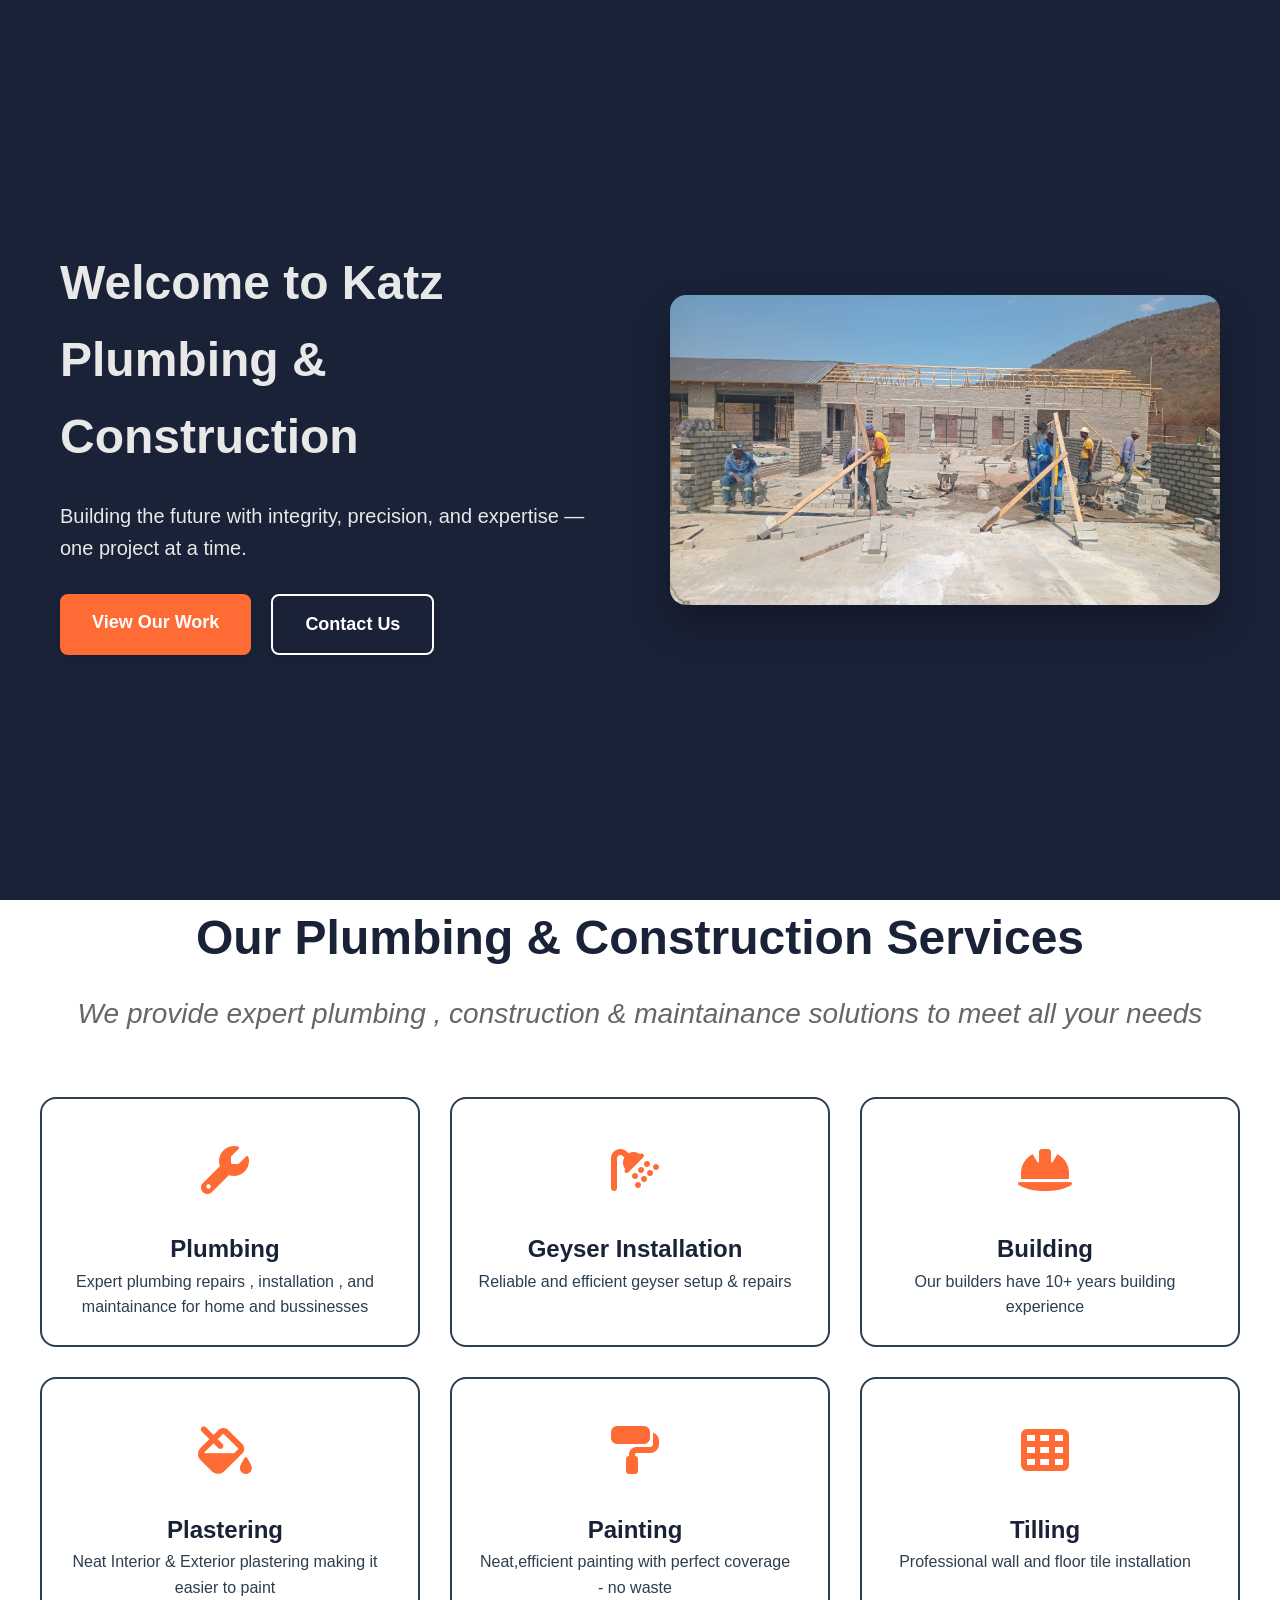
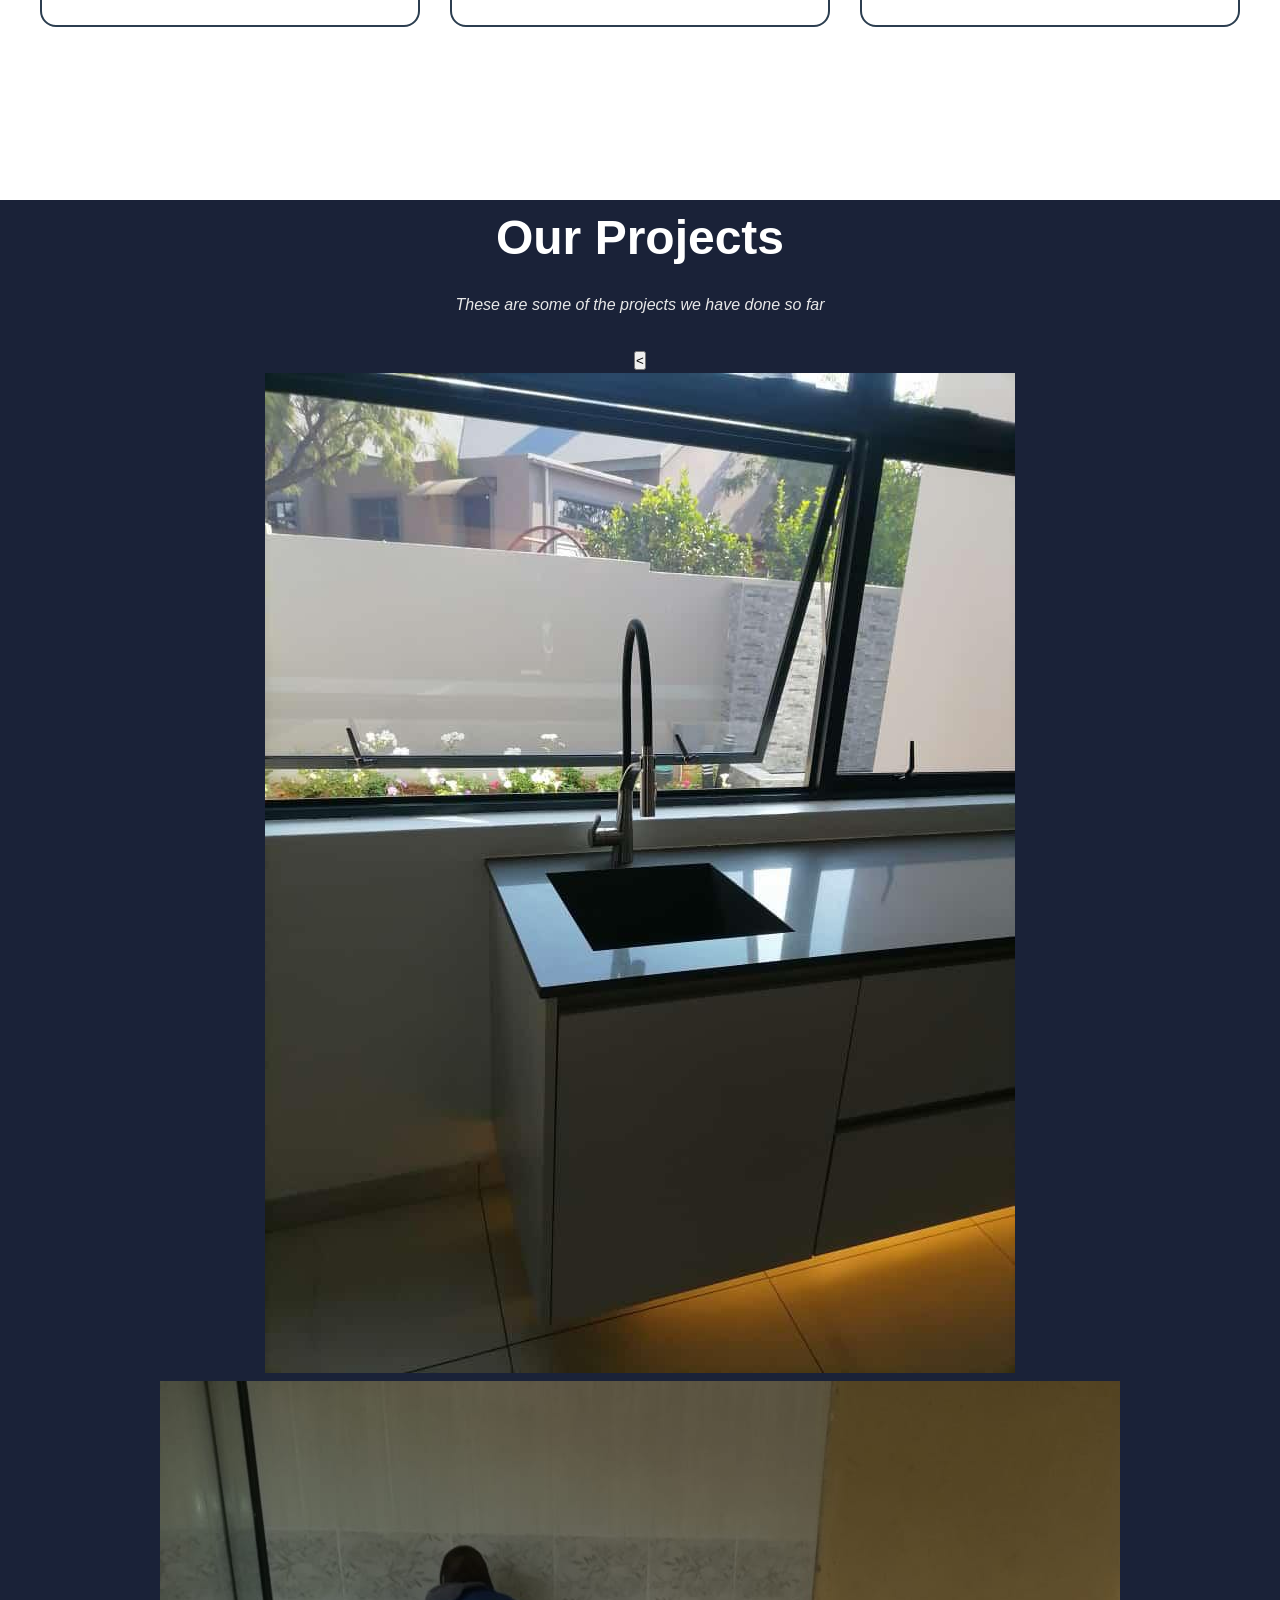
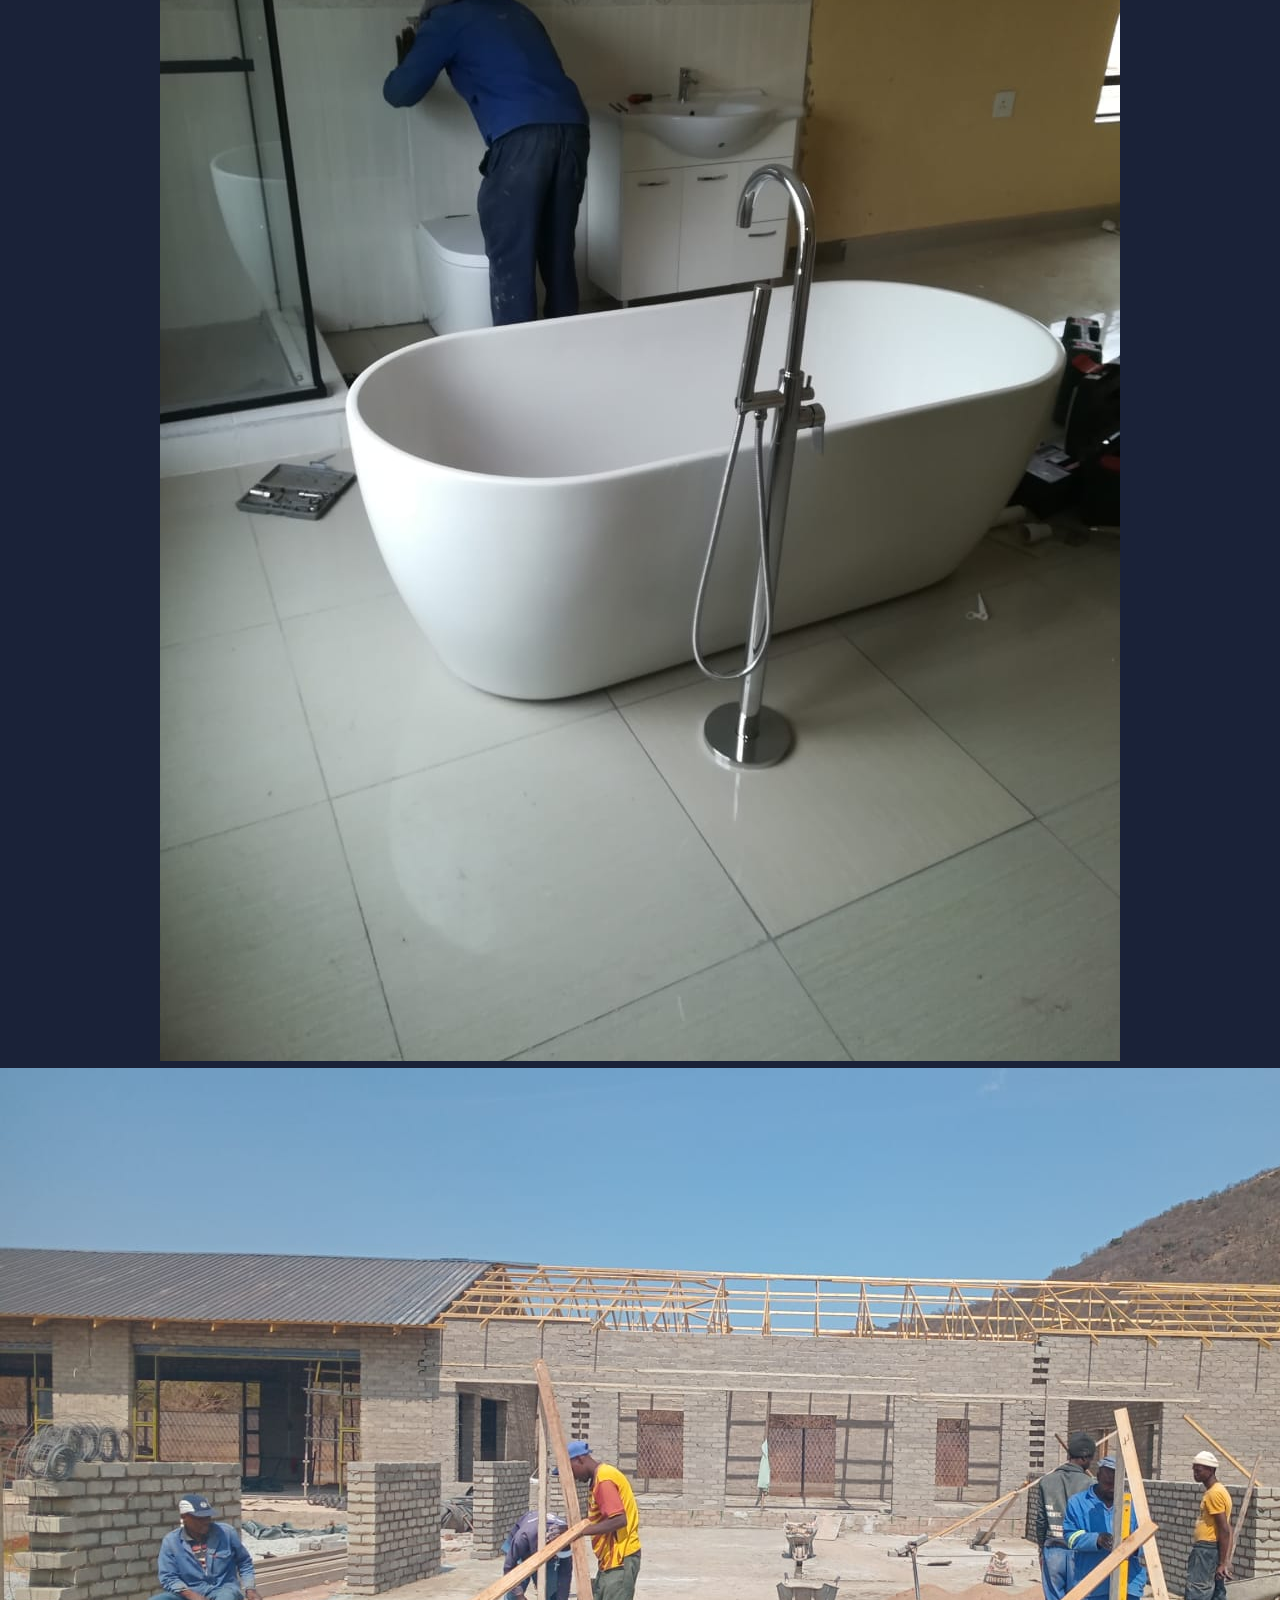
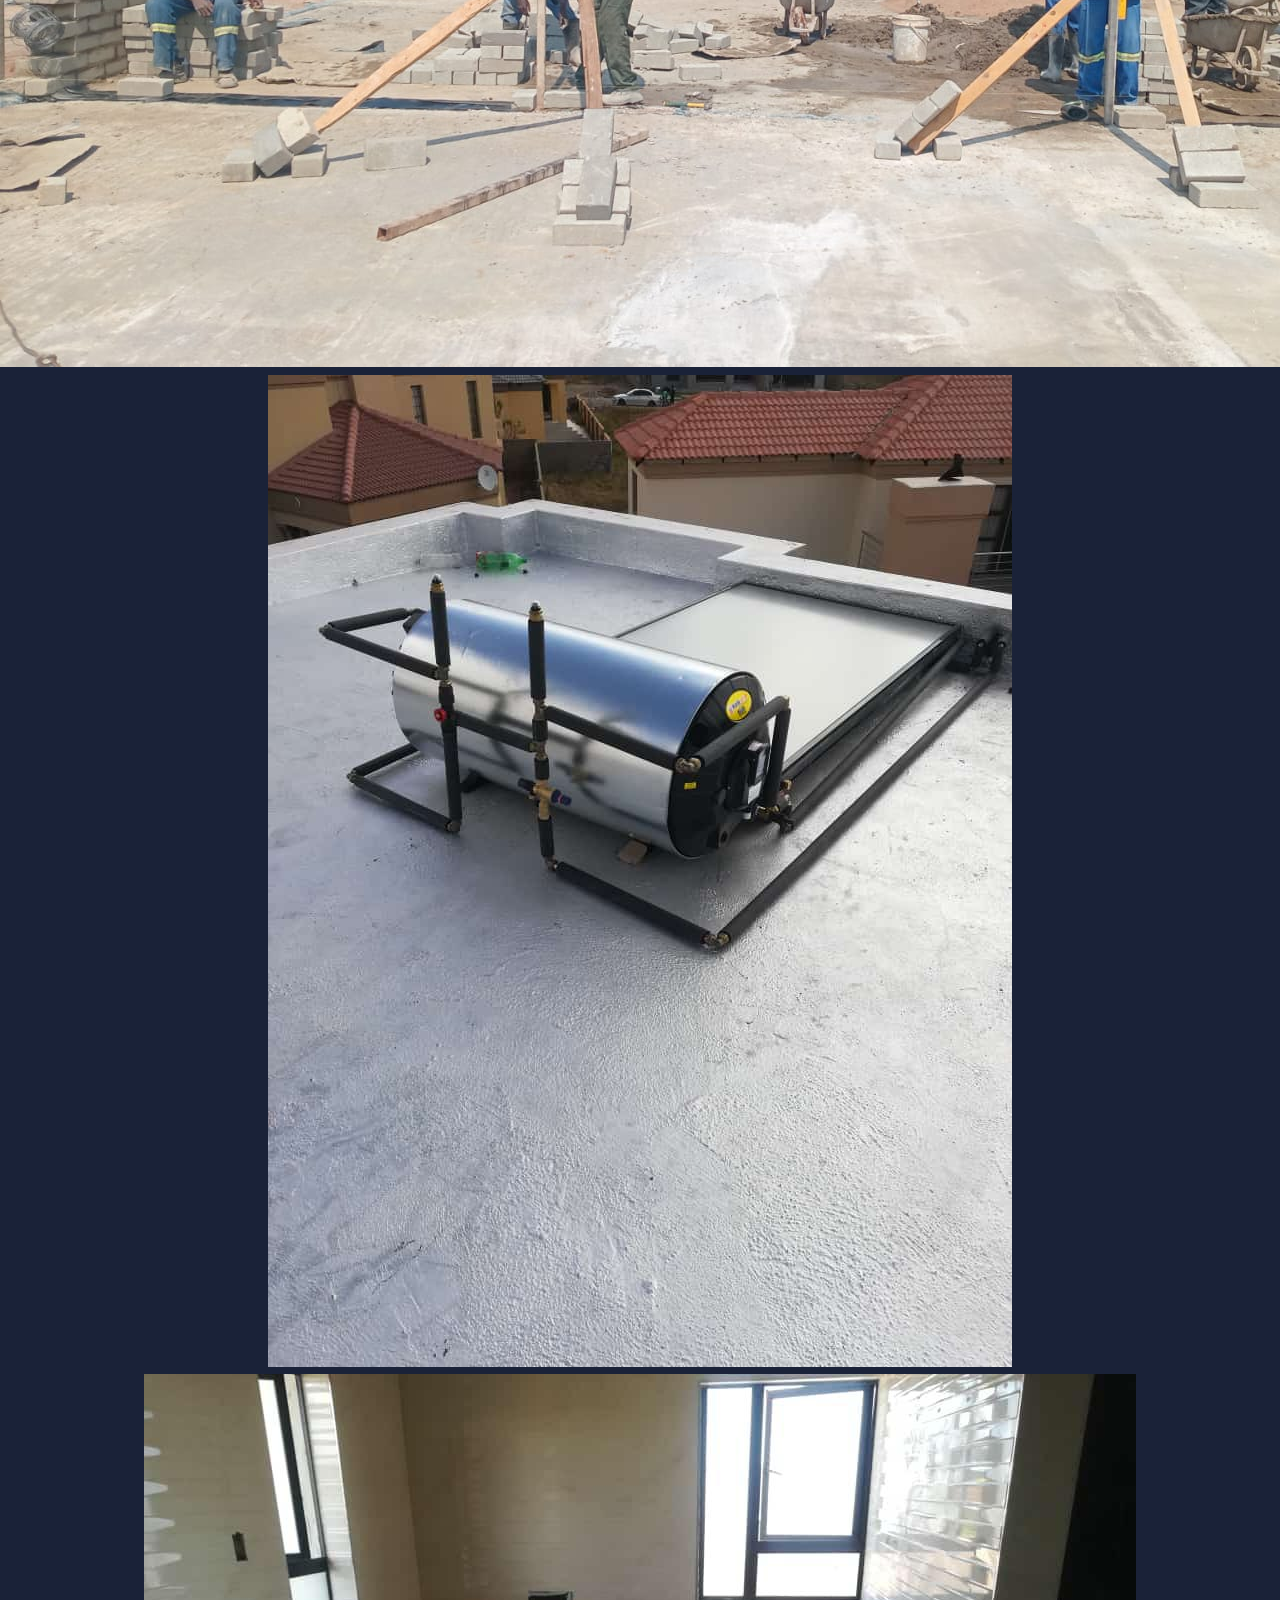
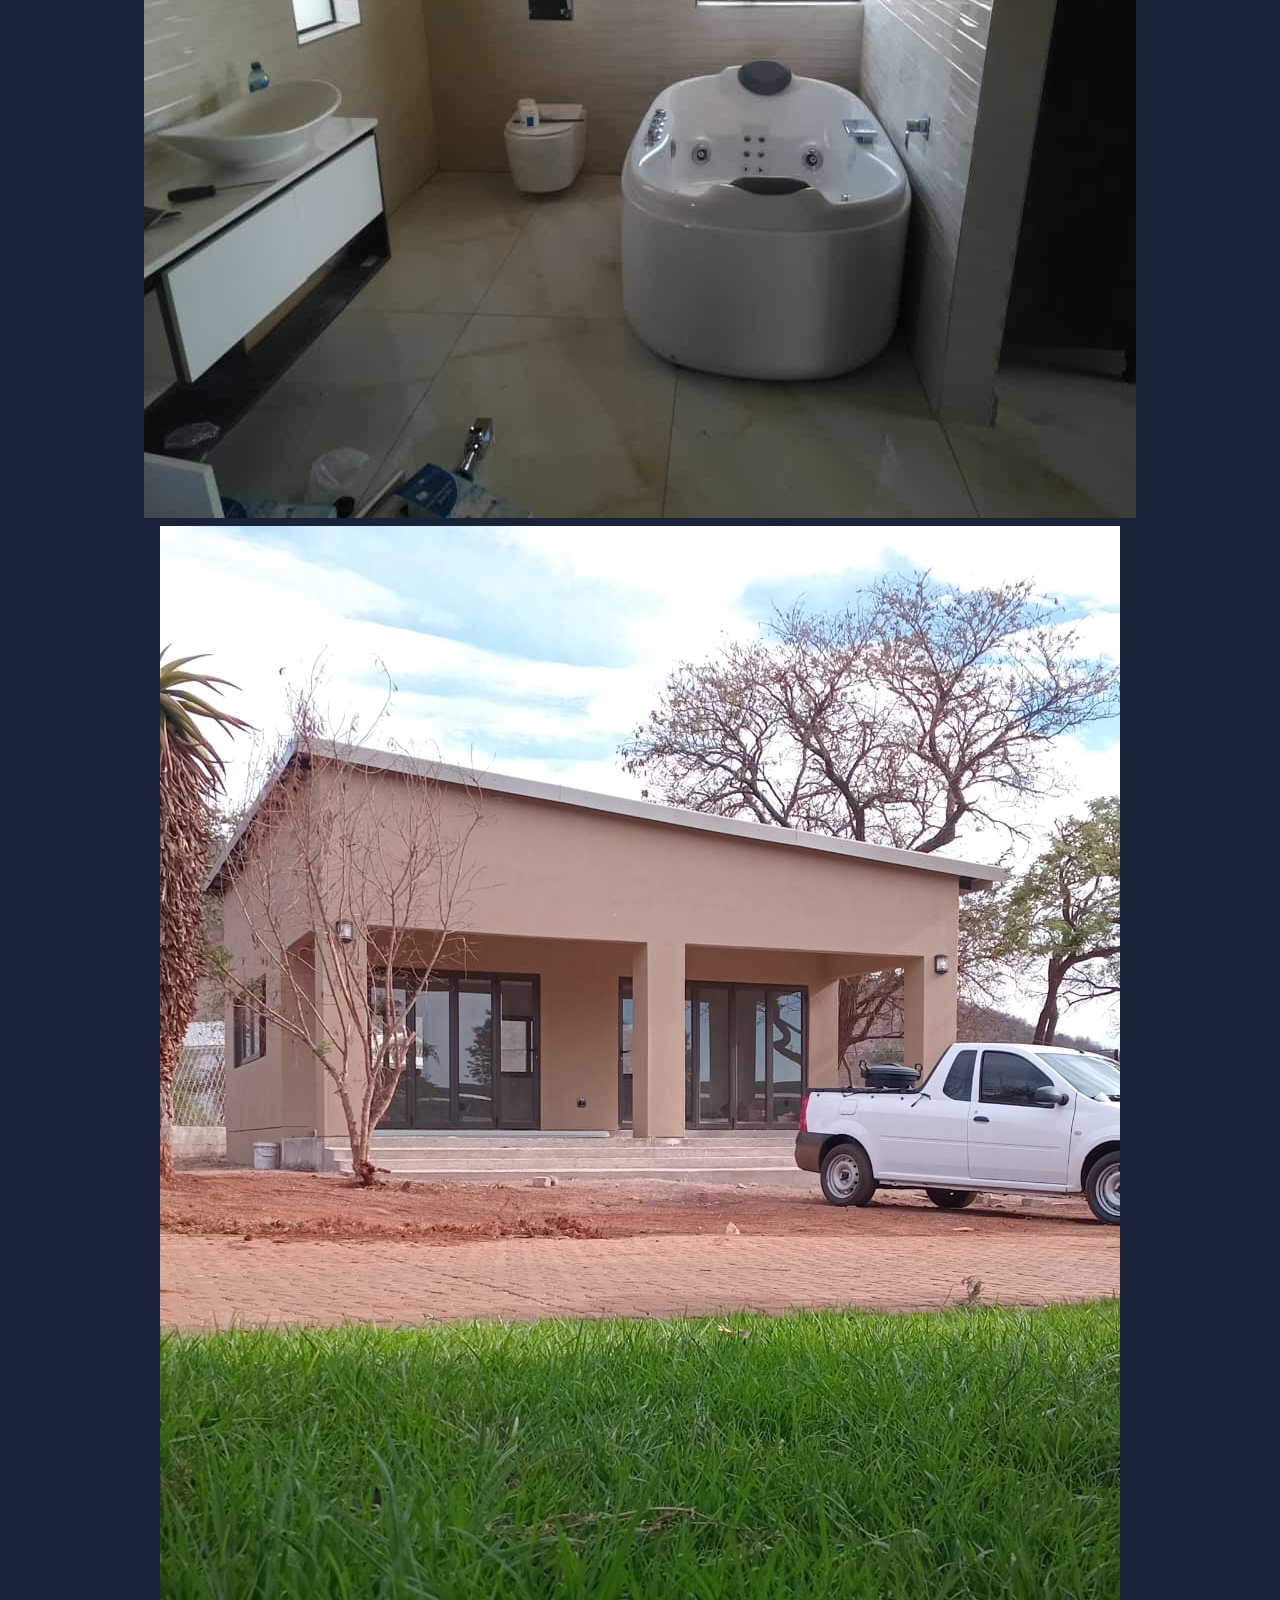
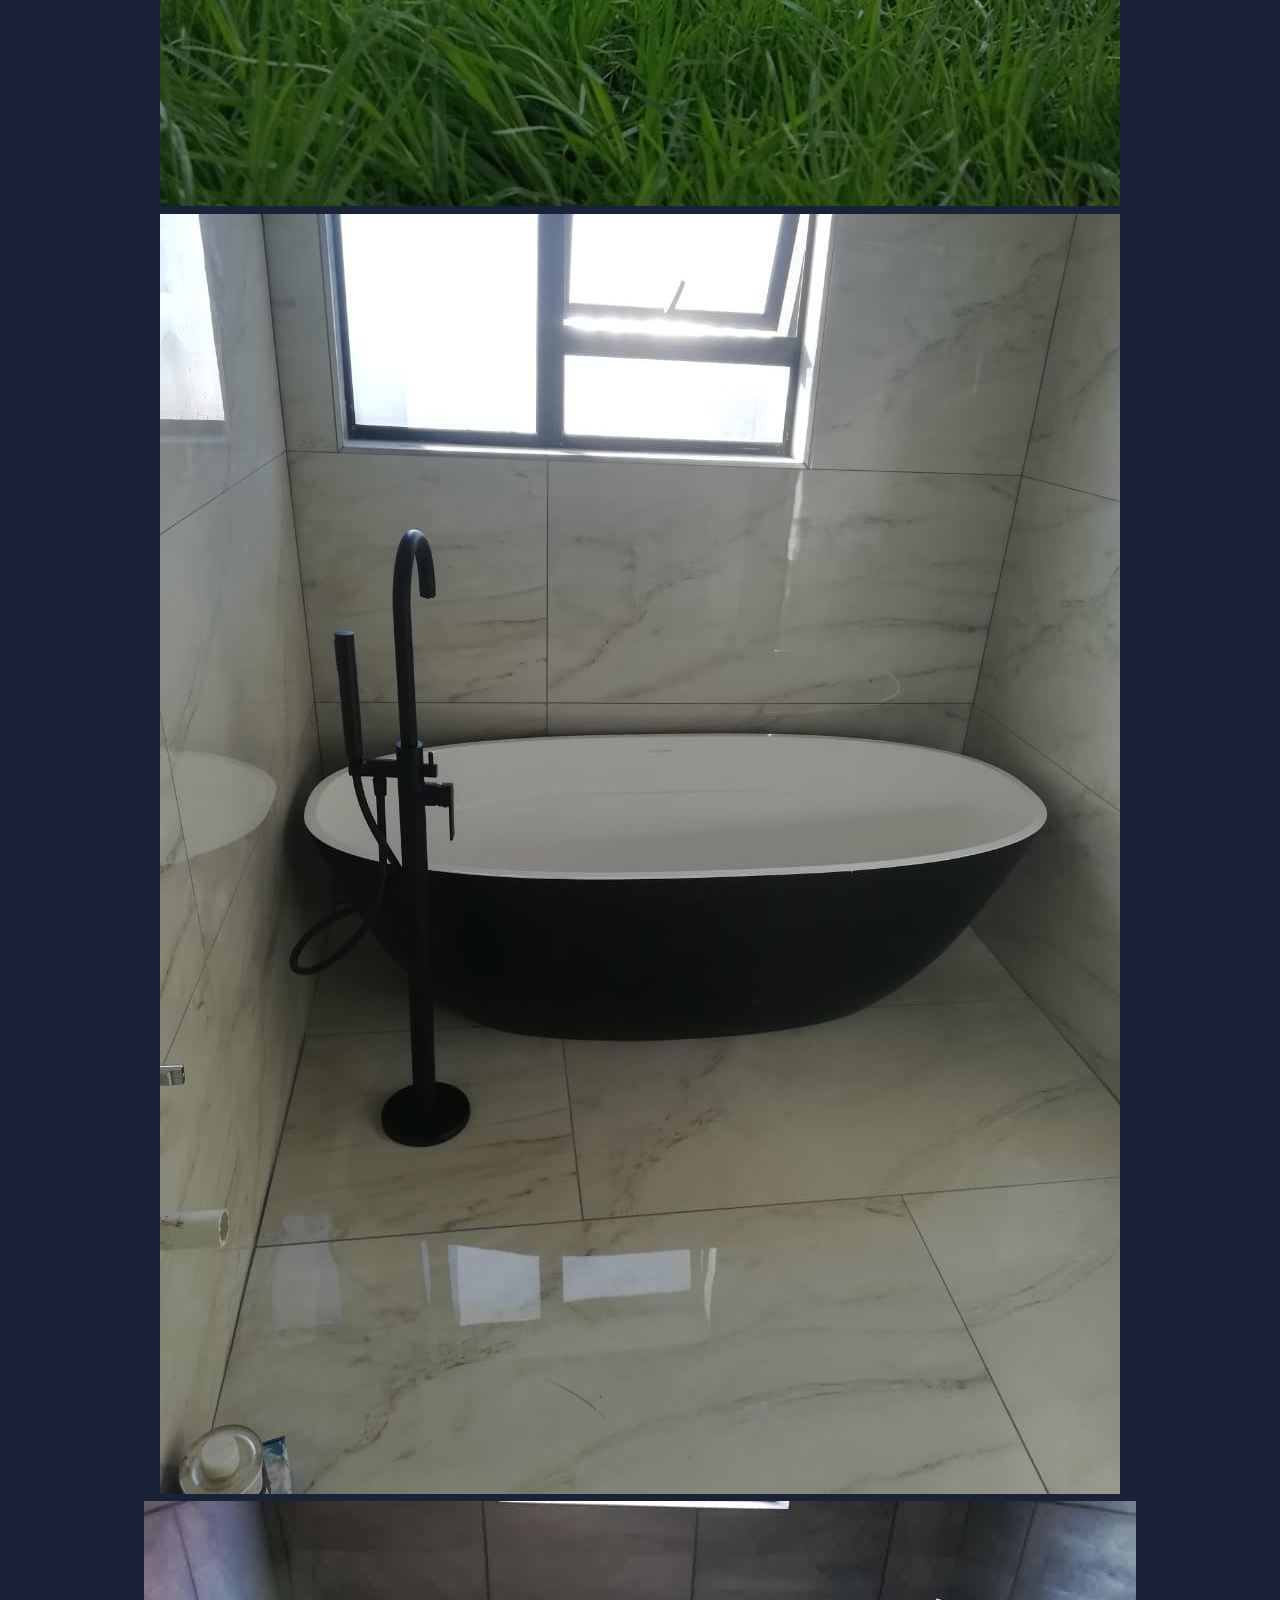
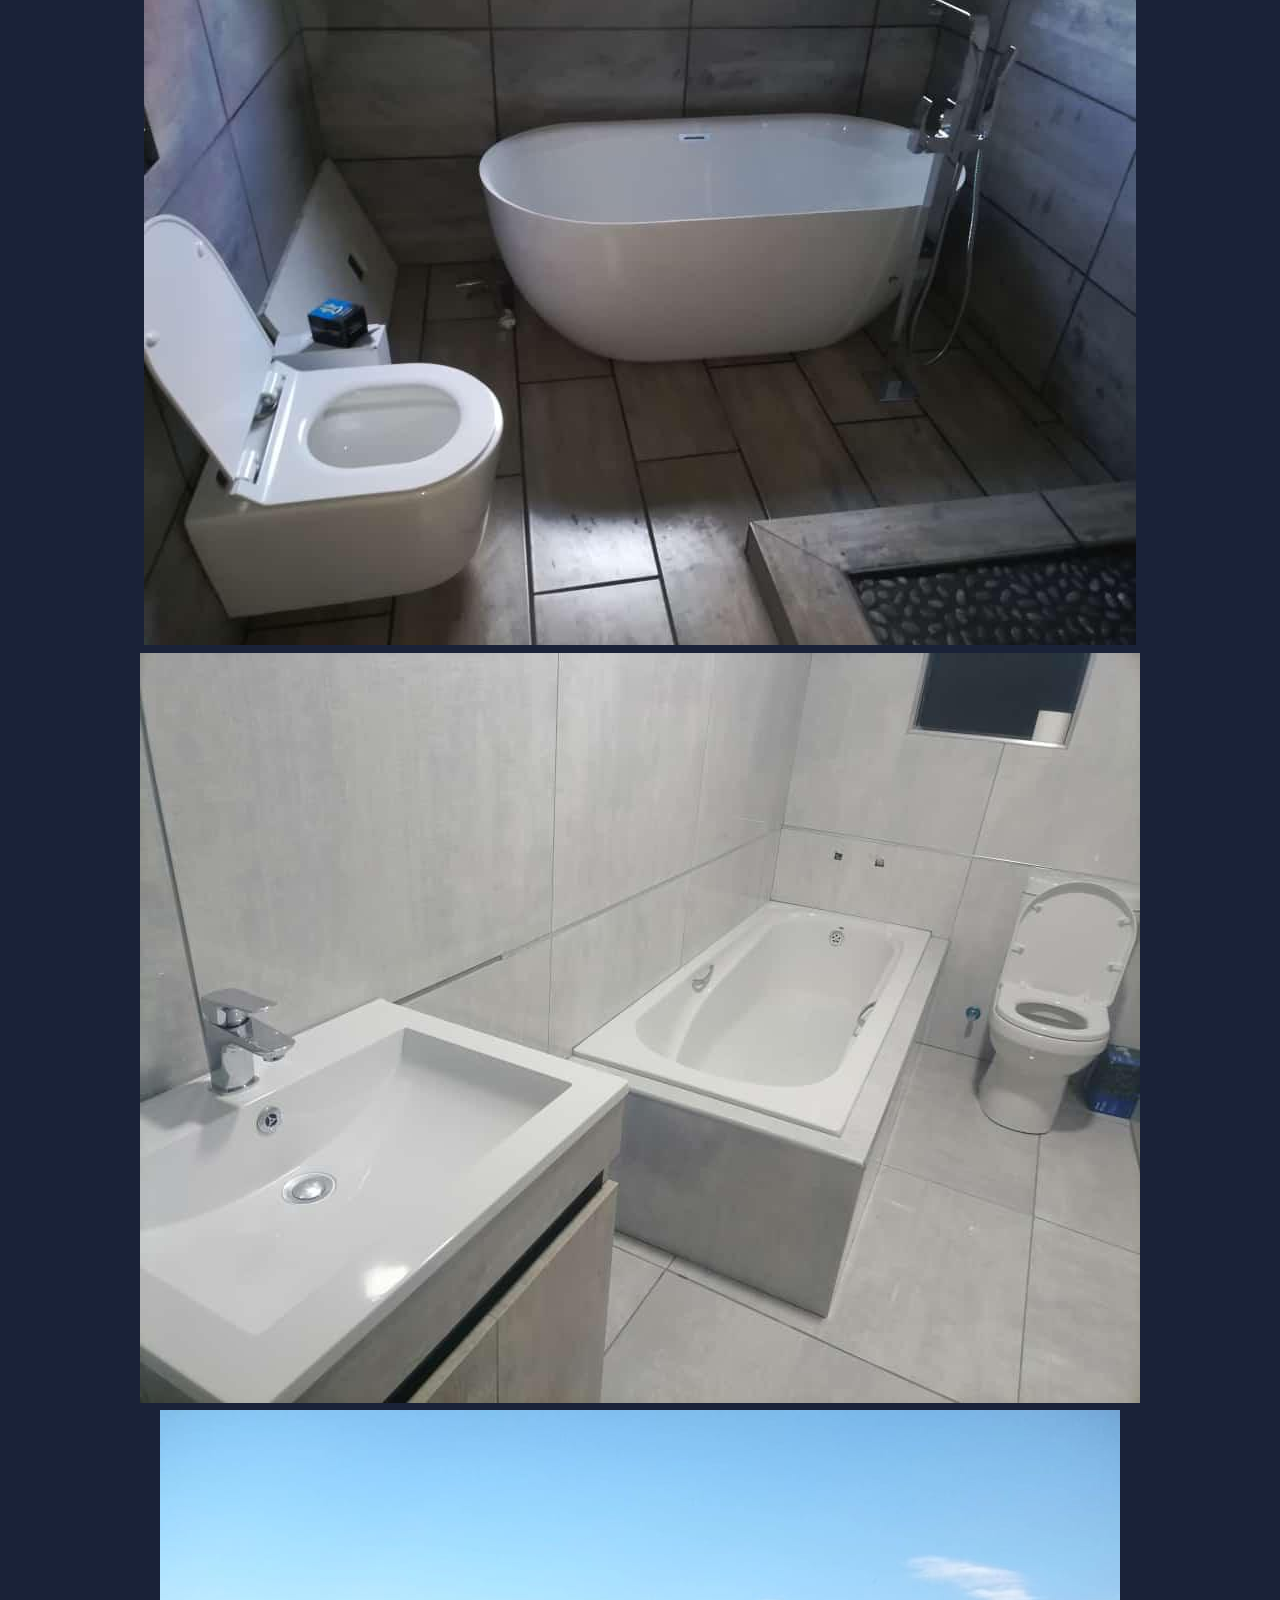
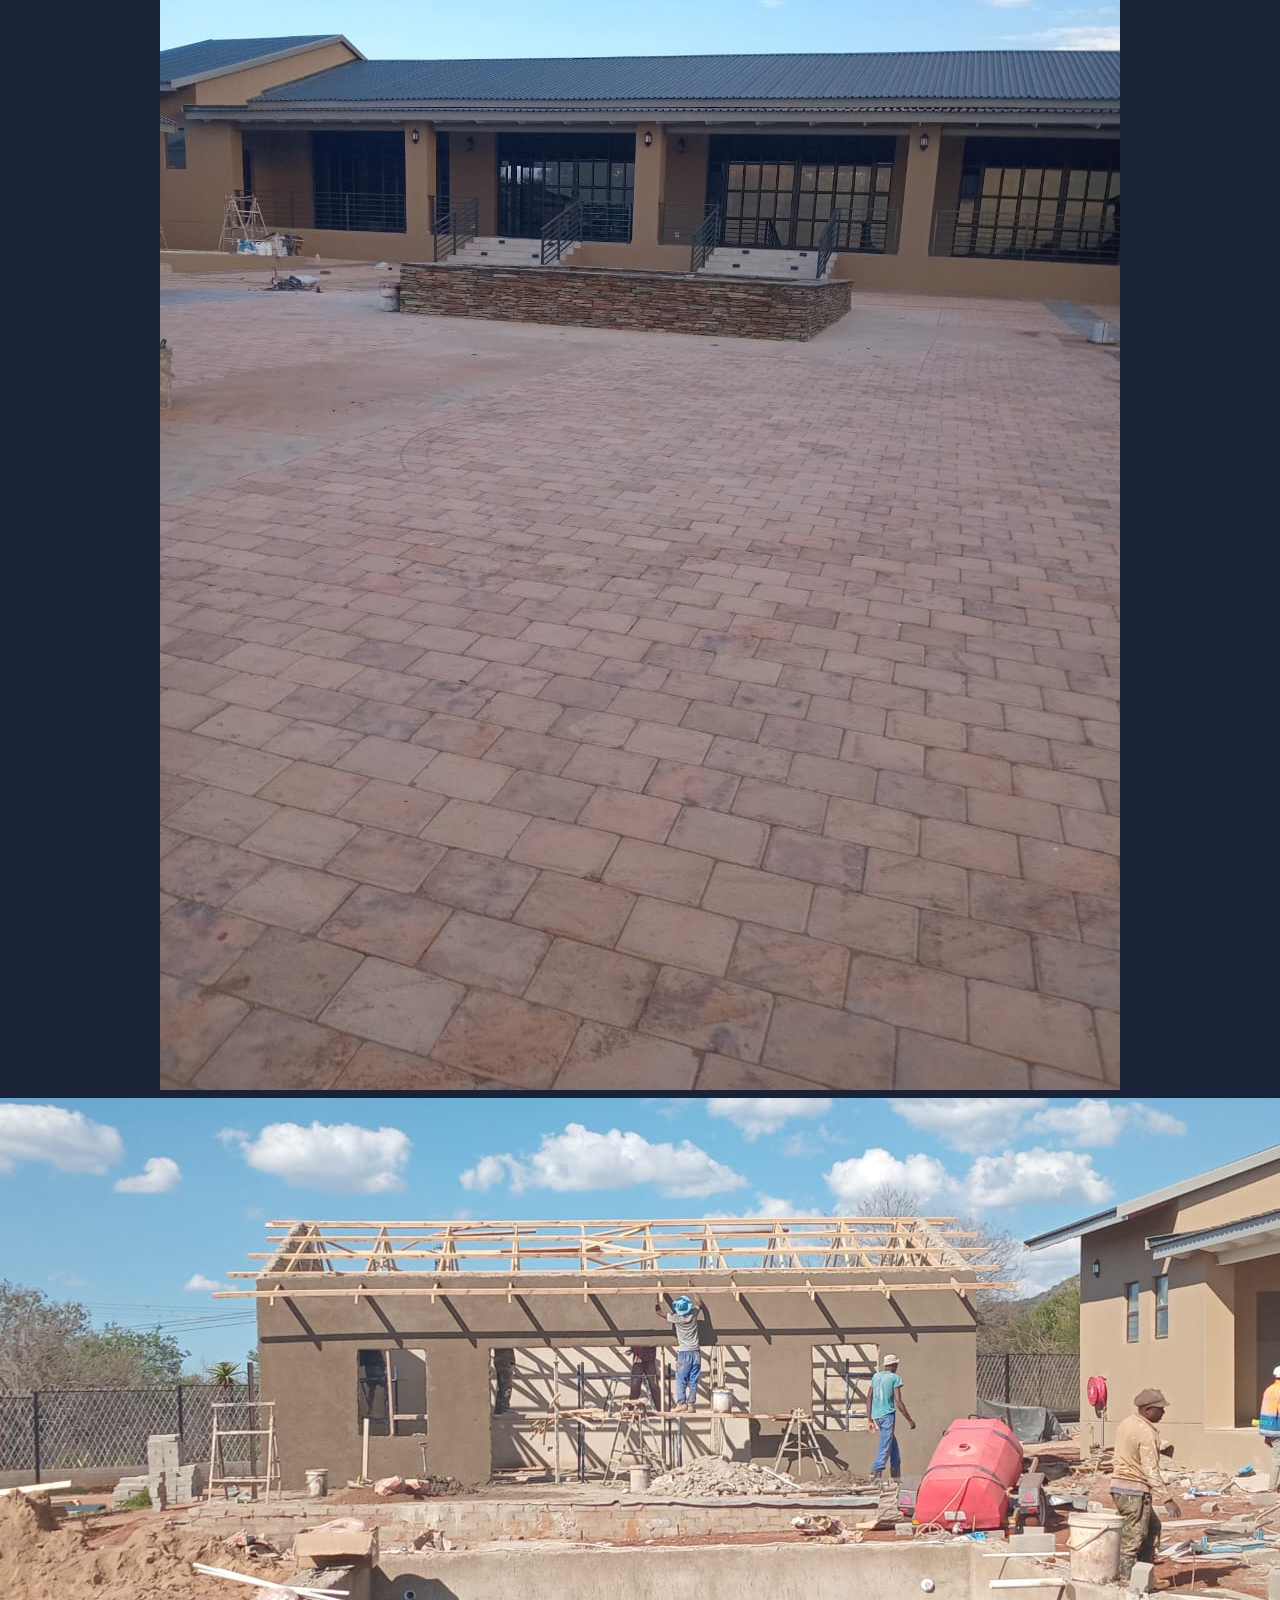
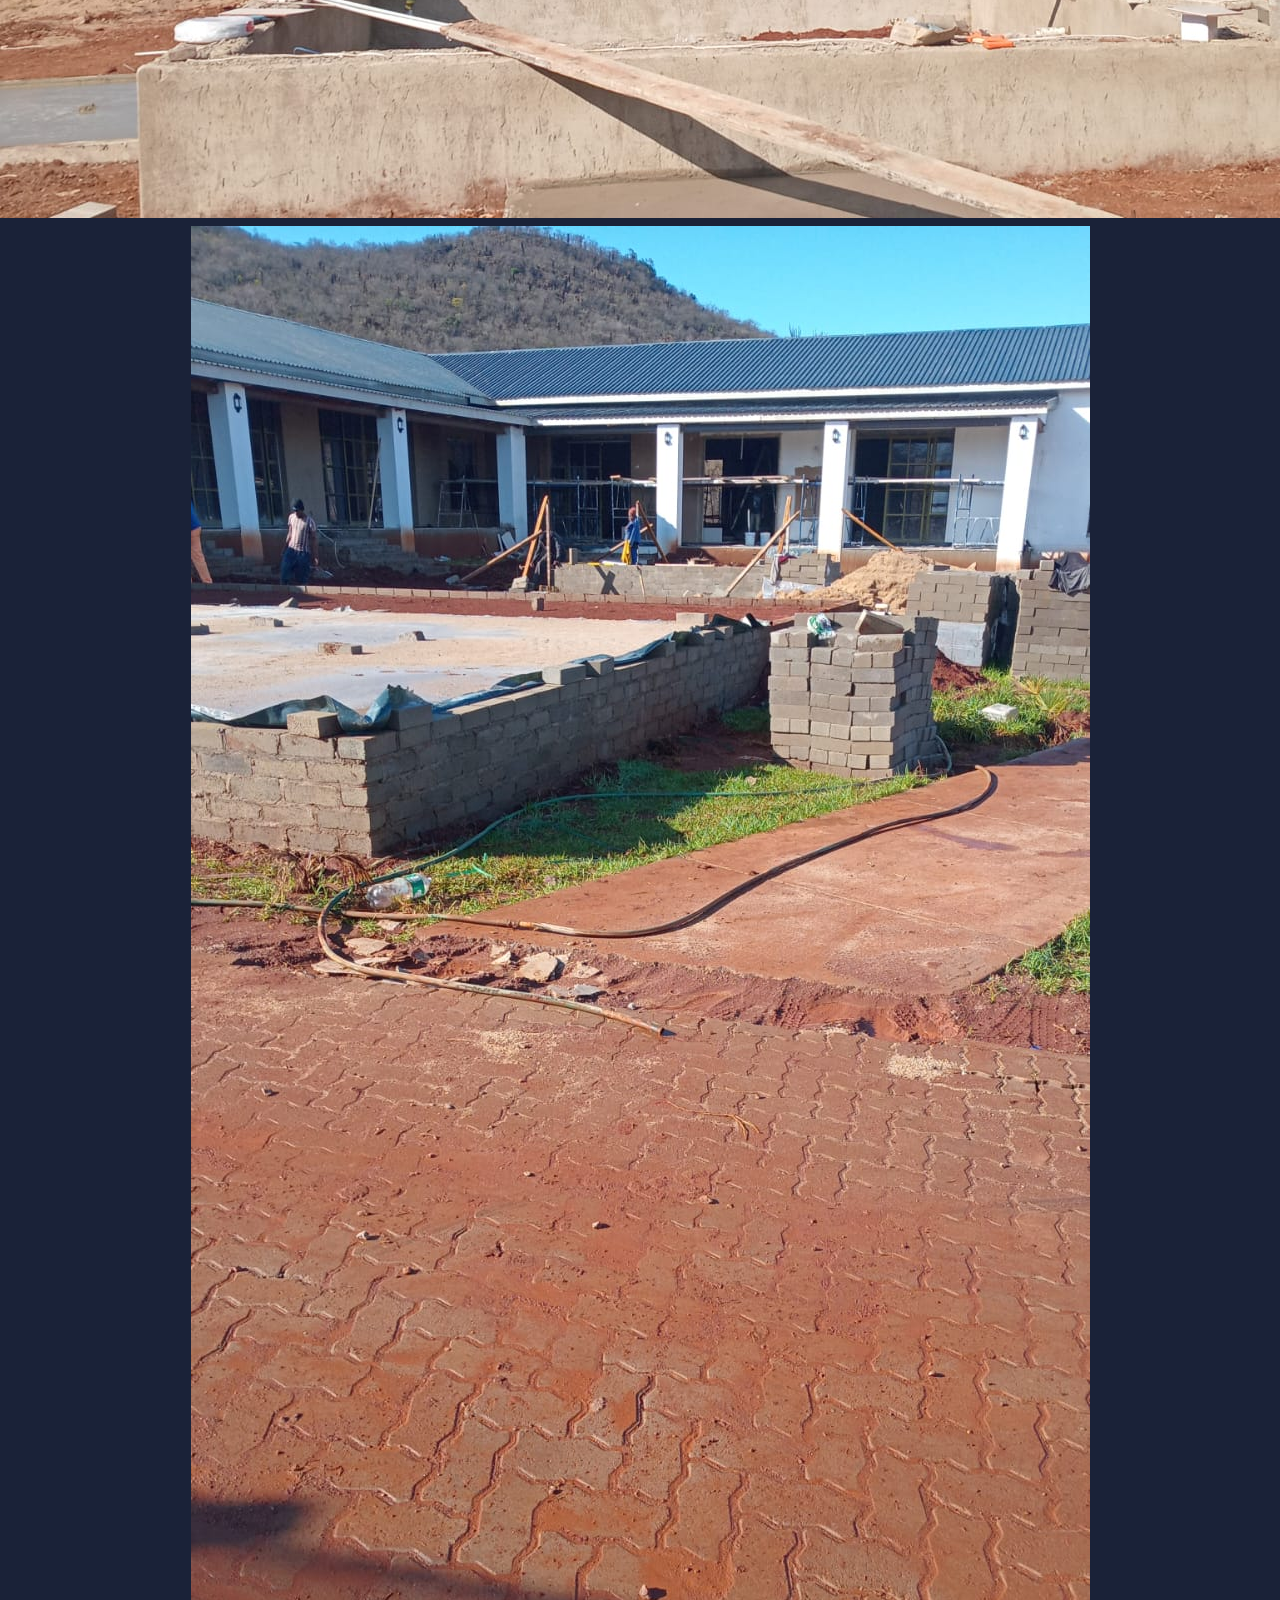
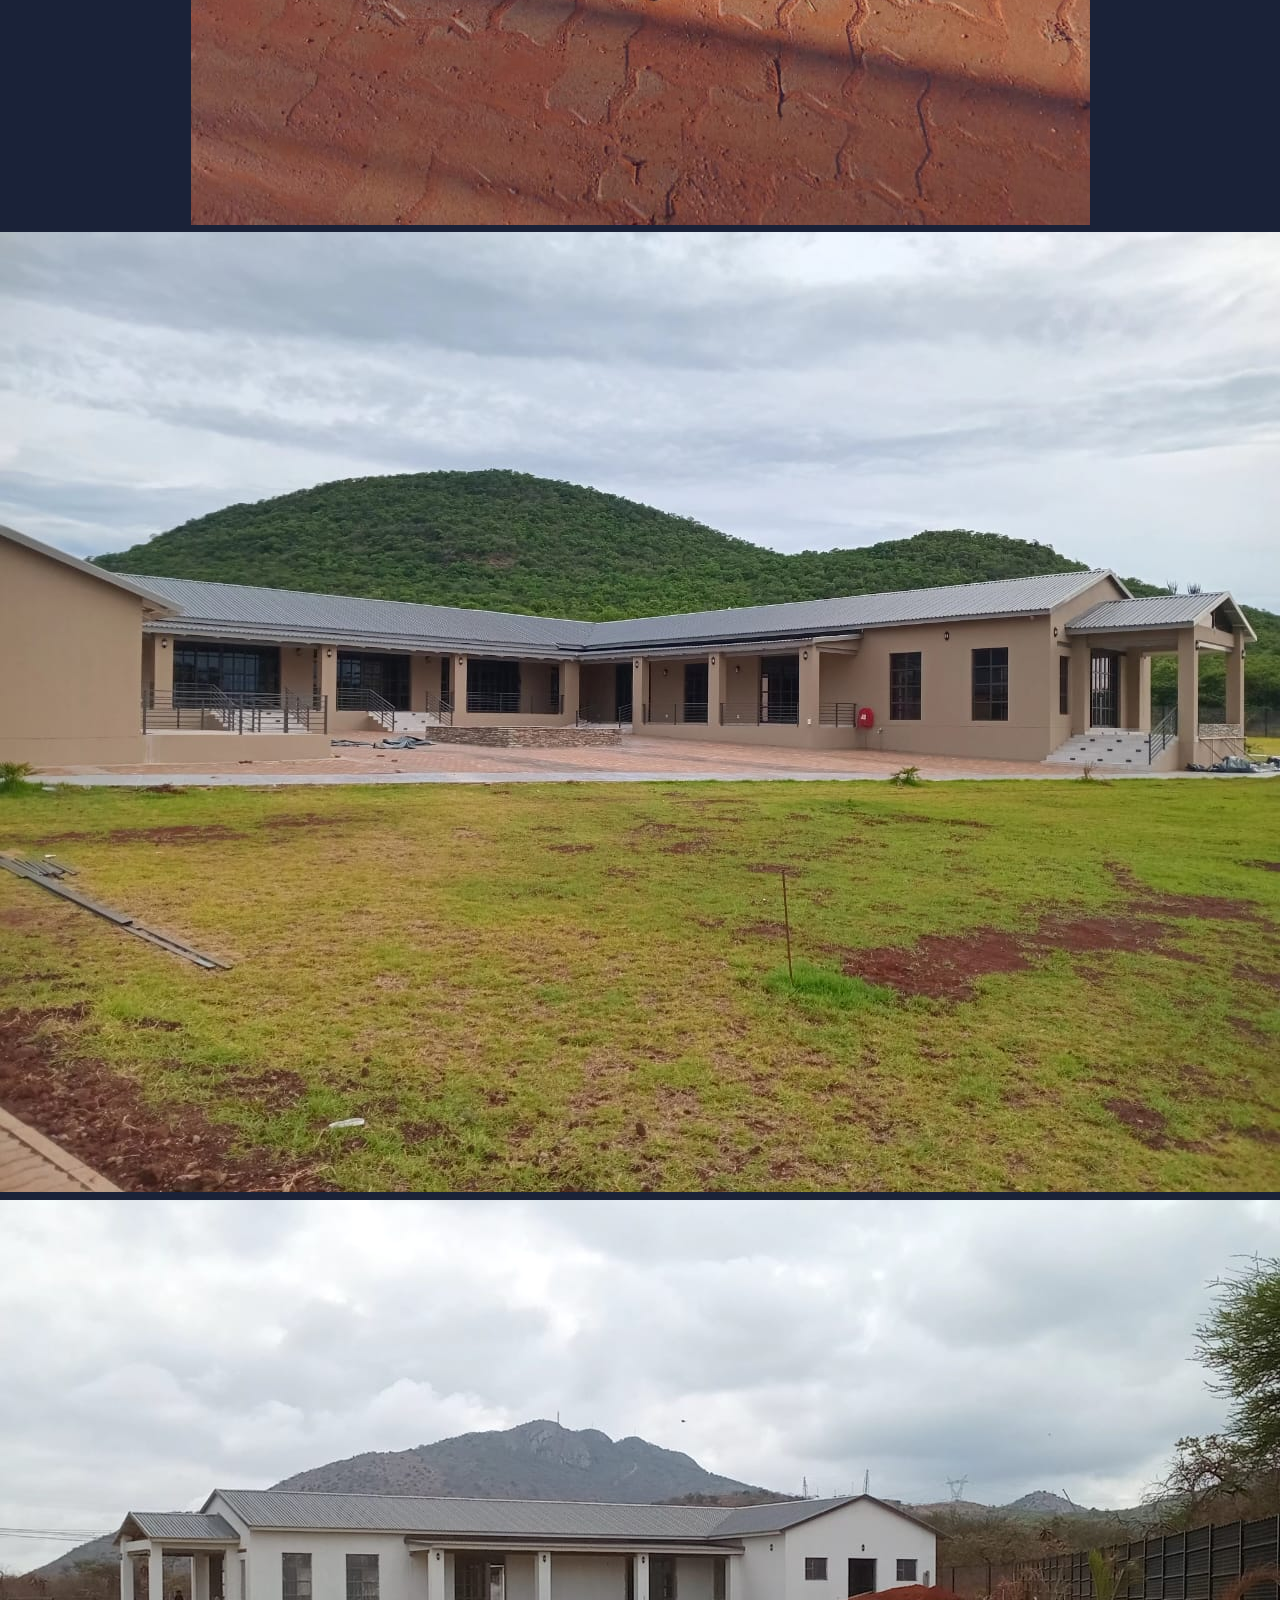
==== index.html @ 9f1eb155 "Initial Commit" ====
<!DOCTYPE html>
<html lang="en">
<head>
    <meta charset="UTF-8">
    <meta name="viewport" content="width=device-width, initial-scale=1.0">
    <title>Katzplumbing&construction</title>
    <link rel="stylesheet" href="https://cdnjs.cloudflare.com/ajax/libs/font-awesome/6.4.2/css/all.min.css" integrity="sha512-z3gLpd7yknf1YoNbCzqRKc4qyor8gaKU1qmn+CShxbuBusANI9QpRohGBreCFkKxLhei6S9CQXFEbbKuqLg0DA=="crossorigin="anonymous" referrerpolicy="no-referrer"/>

    <link rel = "stylesheet" href="styles.css">
   
</head>

<body>
    <!-- Home Section -->

    <header class="hero">
      <div class="hero-container">    
    <!-- Left Side: Text Content -->
        <div class="hero-text">     
            <h1>Welcome to Katz Plumbing & Construction</h1>
            <p>Building the future with integrity, precision, and expertise — one project at a time.</p>
            <div class="hero-buttons">
              <a href="#gallery"class="btn primary-btn">View Our Work</a>
              <a href="#contacts"class="btn secondary-btn">Contact Us</a>
            </div>
        </div>

    <!-- Right Side: Plumber Animation -->
        <div class="hero-image">
        <img src="images/building_3.jpeg" alt="Plumber working animation">
        </div>

      </div>
   </header>
   
   <section id="services" class="service-main">
    <section class="service-intro">
      <h1 class="service-heading">Our Plumbing & Construction Services</h1>
      <h3 class="service-motor"><i> We provide expert plumbing , construction & maintainance solutions to meet all your needs</i></h3>
    </section>

      <div class="service-grid">
        <div class="service-card">
          <div class="service-icon"><i class="fas fa-wrench"></i></div>
          <h3>Plumbing</h3>
          <p>Expert plumbing repairs , installation , and maintainance for home and bussinesses</p>
          </div>

          <div class="service-card">
            <div class="service-icon"><i class="fas fa-shower"></i></div>
            <h3>Geyser Installation</h3>
            <p>Reliable and efficient geyser setup & repairs</p>
          </div>

          <div class="service-card">
            <div class="service-icon"><i class="fas fa-hard-hat"></i></div>
            <h3>Building</h3>
            <p>Our builders have 10+ years building experience</p>
            </div>

            <div class="service-card">      
              <div class="service-icon"><i class="fas fa-fill-drip"></i></div>
              <h3>Plastering</h3>
              <p>Neat Interior & Exterior plastering making it easier to paint </p>
              </div>

              <div class="service-card">
                <div class="service-icon"><i class="fas fa-paint-roller"></i></div>
                <h3>Painting</h3>
                <p>Neat,efficient painting with perfect coverage - no waste  </p>
              </div>

              <div class="service-card">
                <div class="service-icon"><i class="fas fa-th"></i></div>
                <h3>Tilling</h3>
                <p>Professional wall and floor tile installation</p>
              </div>
               
        </div>

    </section>



    <section id="gallery"class="gallery-main">
        <h2 class="gallery-heading">Our Projects</h2>
        <p class="gallery-subheading">
        
        These are some of the projects we have done so far
    </p>

      <div class="gallery-container">
      <button class="arrow left">&lt;</button>

      <!--The Images That Appear On Our pages-->
    
      <div class="gallery-images">
      <img src="images/sink_2.jpeg" alt="Project 1" class="active">
      <img src="images/bath_2.jpeg"alt="Project 2">
      <img src="images/building_3.jpeg"alt="Project3">
      <img src="images/geysor_3.jpeg" alt="Project 4">
      <img src="images/jaccuzi.jpeg" alt="Project 5">
      <img src="images/building_5.jpeg"alt="Project6">

      <!--Hidden Image Gallery-->
      
      <img src="images/bath.jpeg"alt="Project6" class="hidden">
      <img src="images/bathroom.jpeg"alt="Project7" class="hidden">
      <img src="images/bathroom_2.jpeg"alt="Project8" class="hidden">
      <img src="images/building.jpeg"alt="Project9" class="hidden">
      <img src="images/building_2.jpeg"alt="Project10" class="hidden">
      <img src="images/building_4.jpeg"alt="Project11" class="hidden">
      <img src="images/building_6.jpeg"alt="Project11" class="hidden">
      <img src="images/church.jpeg"alt="Project11" class="hidden">
      <img src="images/church_2.jpeg"alt="Project11" class="hidden">
      <img src="images/garage.jpeg"alt="Project11" class="hidden">
      <img src="images/geysor.jpeg"alt="Project11" class="hidden">
      <img src="images/geysor_2.jpeg"alt="Project11" class="hidden">
      <img src="images/house.jpeg"alt="Project11" class="hidden">
      <img src="images/house_2.jpeg"alt="Project11" class="hidden">
      <img src="images/house_3.jpeg"alt="Project11" class="hidden">
      <img src="images/sink.jpeg"alt="Project11" class="hidden">
      <img src="images/sink_3.jpeg"alt="Project11" class="hidden">

      
    </div>
    
    <button class="arrow right">&gt;</button>
    </div>
    <button id="view-more" class="view-more">View More Images</button>

    </section>

    <!--About Us Page-->

    <section id="about-us" class="about-usmain">
        <div class="intro">
            <h1>About Us</h1>
            <p class="about-description">Katz Plumbing & Construction is a construction company based in Limpopo Moletjie Ga-Mamadila.Providing a wide range of services from plumbing,building,plastering,painting,installing geysors and floor tiles.We are committed in ensuring that our client not only receive services that are affordable but services that are of quality.KPC has been existing for over 10 years and was founded by none other than Katlego Moloto. </p>
        </div>
           
        <div class="founder-container">
          <div class="founder-details">
            <img src="images/founder_image.jpeg"alt="founder-image"class="founder-image">
            <h2>Katlego Moloto</h2>
            <p class="profession"> CEO/Founder </p>
            </div>

            <div class="why-choose-us">
              <h3>Why Choose Us?</h3>
                <ul>
                    <li>Over 10 years of experience</li>
                    <li>NHBRC Registered</li>
                    <li>24/7 Service Availability</li>
                    <li>Expert workers</li>
                    <li>Guaranteed Customer Satisfaction</li>
                </ul>
            </div> 

        </div>


        <div class="trust-legacy">
          <p> With years of experience in the construction industry , we have built strong reputation through our excellent services.Our projects stand as proof of our dedication and customer's satisfaction remains our greatest achievement.
          </p>
        </div>
     
    </section>
    
    <!--Contact Us Section--->


    <section id="contacts"class="contact-us">
    <h2 class="contact-heading">Contact Us</h2>
    <div class="contact-container">
      <!-- Left side: Contact Details -->
      <div class="contact-details">
        <h3>Contact Details</h3>
        <p><i class="fas fa-map-marker-alt"></i> Limpopo, Polokwane</p>
        <p><i class="fas fa-home"></i> 363 Ga-Mamadila,Moletjie </p>
        <p><i class="fas fa-phone"></i>0824397658</p>
        <p><i class="fas fa-envelope"></i>katzpc01@gmail.com</p>
      </div>


      <!-- Right side: Contact Form -->
      <form class="contact-form"action="https://formspree.io/f/xzzjyynq" method="POST">
        <div class="form-row">
          <input type="text" name="first-name" placeholder="First Name" required autocomplete="new-message">
          <input type="text" name="last-name" placeholder="Last Name" required autocomplete="new-message">
          <input type="email" name="email" placeholder="Email" required autocomplete="new-message">
        </div>
        <textarea name="message" placeholder="Write your message here" rows="5" required autocomplete="new-message"></textarea>
        <button type="submit" class="send-btn">Send Message</button>
      </form>
    </div>
</section>

 <!-- Floating Contact Bar -->
<div class="floating-contact">
  <span class="contact-item"><a href="#">Contact Us</a></span>
  <span class="divider">|</span>
  <span class="contact-item call-wrapper">
    <button class="call-btn"><i class="fas fa-phone-alt"></i></button>
    <div class="call-popup">
      <span>0614054616</span>
      <button class="cancel-call">Cancel</button>
    </div>
  </span>
  <span class="divider">|</span>
  <span class="contact-item">
    <a href="https://wa.me/27614054616" target="_blank" class="whatsapp-btn">
      <i class="fab fa-whatsapp"></i>
    </a>
  </span>
</div>

<footer id="site-footer">
  <p>© 2025 Katz Plmbing & Construction. All rights reserved.</p>
</footer>









  
<!--<script src="gallery.js"difer></script>--

   



</body>
</html>
---- styles.css ----
*{
  margin:0;
  padding:0;
  box-sizing: border-box;
}

:root{
  --light-gray:#f4f4f4; /* Background color */
  --light-text:#E8E8E8; /* Light text color */
  --dark-text:#2C3E50;  /* Dark text color */
  --orange:#FF6B35;    
  --deep-navy:#1A2238;  /* Hero background */
  --white:#FFFFFF;    
  
  
}


body {
  background-color: var(--light-gray);
  color: var(--dark-text);
  font-family: 'Segoe UI', Tahoma, Geneva, Verdana, sans-serif;
  line-height: 1.6;
}

/* HERO SECTION */
.hero {
  min-height: 100vh;
  background-color: var(--deep-navy); /* deep navy background */
  display: flex;
  align-items: center;
  justify-content: center;
  padding: 0 60px; /*Horizontal spacing*/
  position: relative;
}


.hero-container {
  display: flex;
  justify-content: space-between; /* text left, image right */
  align-items: center;
  width: 100%;
  max-width: 1200px;
  gap: 60px;
}


.hero-text {
  flex: 1;
}

.hero-text h1 {
  color: var(--light-text); /* light hero text */
  font-size: 48px;
  font-weight: 700;
  margin-bottom: 25px;
}

.hero-text p {
  color: var(--light-text);
  font-size: 20px;
  margin-bottom: 30px;
  font-weight: 300;
}

/* Hero Buttons */
.hero-buttons {
  display: flex;
  gap: 20px;
  flex-wrap: wrap; /*Button on one line*/
}

.hero-buttons a {
  text-decoration: none;
  display: inline-block; /*Button remains inline even as blocks*/
  color:var(--white);
}

.btn {
  border: none;
  outline: none;
  border-radius: 8px;
  font-size: 18px;
  font-weight: 600;
  padding: 14px 32px;
  cursor: pointer;
  transition: all 0.3s ease;
  box-shadow: 0 4px 6px rgba(0,0,0,0.1);
}

/* Primary Button */
.primary-btn {
  background-color: var(--orange);
}

.primary-btn:hover {
  background-color: #E55A2B;
  transform: translateY(-3px); /*Verical lift upwards on hover*/
  box-shadow: 0 6px 12px rgba(255,107,53,0.4);
}

/* Secondary Button */
.secondary-btn {
  background-color: transparent;
  border: 2px solid var(--white);
}

.secondary-btn:hover {
  background-color: var(--white);
  color: var(--deep-navy);
  transform: translateY(-3px);
  box-shadow: 0 6px 12px rgba(255,255,255,0.3);
}

/* Hero Image */
.hero-image {
  flex: 1;
  display: flex;
  justify-content: center;
  align-items: center;
}

.hero-image img {
  width: 100%;
  height: auto;
  border-radius: 16px;
  box-shadow: 0 20px 40px rgba(0,0,0,0.3);
  animation: float 3s ease-in-out infinite;
}

/* Float Animation */
@keyframes float {
  0%, 100% { transform: translateY(0); }
  50% { transform: translateY(-15px); }
}

/* Responsive */
@media (max-width: 900px) {
  .hero-container {
    flex-direction: column;
    text-align: center;
  }

  .hero-image {
    margin-top: 40px;
  }
}

/*Services Section*/

.service-main{
  min-height: 100vh;
  background-color:var(--white);
  

}
.service-intro{
  text-align:center;
  margin-bottom:60px;
  
}
.service-heading{
  font-size:48px;
  font-weight:700;
  color:var(--deep-navy);
  margin-bottom:15px;

}
.service-motor{
  font-size:28px;
  font-weight:300;
  font-style:italic;
  color:#666666; /*Grey*/
}
.service-grid{
  max-width:1200px;
  margin-left:auto;
  margin-right:auto;
  display:grid;
  grid-template-columns: repeat(3 , 1fr);
  gap:30px;
}
.service-card{
  border:2px solid;
  border-radius:16px;
  background-color:#FFFFFF;
  padding:35px 35px 25px 25px;
  text-align:center;
  transition: 0.3s ease;

}

.service-card:hover{
  transform:translateY(-8px);
  border-color:var(--orange);
  box-shadow: 0 12px 30px rgba(0,0,0 0.15);


}
.service-icon{
  font-size:48px;
  color:var(--orange);
  margin-bottom:20px;
  
}

.service-card h3{
  font-size:24px;
  font-weight:600;
  color:var(--deep-navy);
  
}
.service-card p{
  font-size:16px;
  color:var(--dark-text);
  line-height:1.6;
}

@media(max-width:768px){ /*Mobile Responsive*/
  .service-grid{
    grid-template-columns:1fr;
  }
  .service-heading{
    font-size:32px;
  }
  .services-main{
    padding-top:60px;
    padding-bottom:60px;
  }
  }

/*Gallery Section*/

.gallery-main{
  min-height:100vh;
  background-color:var(--deep-navy);
  text-align:center;
  margin:0;


}
.gallery-heading{
  font-size:48px;
  font-weight:700;
  color:var(--white);
  margin-bottom:15px;

}
.gallery-subheading{
  text-align:center;
  font-size:16px;
  font-weight:300;
  font-style:italic;
  color:var(--light-text);
  margin-bottom:30px;

}





/*Aboout Us Section*/

.about-usmain{
  min-height:100vh;
  background-color:var(--white);
  padding:80px 40px;


}
.intro{
  text-align:center;

}
.intro h1{
  text-align:center;
  font-size:48px;
  font-weight:700;
  color:var(--deep-navy);
  display:inline-block;
  width:100%;
}

.about-description{
  max-width:900px;
  margin:20px auto;
  text-align:center;
  font-size:20px;
  line-height:1.8;
  color:var(--dark-text);
}

.founder-container {
  display: flex;
  justify-content: center;
  align-items: flex-start;
  gap: 80px;
  flex-wrap: wrap;
  margin-bottom: 60px;
}

.founder-details {
  text-align: center;
}


.founder-image {
  border-radius: 50%;
  height: 250px;
  width: 250px;
  object-fit:cover;
  border:5px solid;
  border-color:var(--orange);
  box-shadow: 0 8px 20px rgba(0, 0, 0, 0.15);

}

.founder-details h2{
  font-size: 32px;
  font-weight:700;
  margin-bottom: 8px;
  color: var(--deep-navy);
}
  
.founder-details .profession{
  margin:0;
  font-size:20px;
  font-weight:600;
  color:var(--orange);

}

.why-choose-us {
  background: linear-gradient(135deg, var(--light-gray) 0%, var(--white) 100%);
  padding: 40px;
  border-radius: 16px;
  border-left: 5px solid var(--orange);
  box-shadow: 0 4px 15px rgba(0, 0, 0, 0.08);
}

.why-choose-us h3{
  font-size:28px;
  font-weight:700;
  color:var(--deep-navy);
  margin-bottom:15px;
}
.why-choose-us ul{
  margin:0;
  padding:0;
  list-style:none;

}
.why-choose-us ul li{
  font-size:18px;
  color:#555;
  line-height:1.6;
  margin-bottom:15px;
  position:relative; /*Allows me to add something inside the list*/
  padding-left:35px;

}
.why-choose-us ul li::before{
  content:'✓';
  position:absolute;
  left:0; /*Check mark added on the left edge of the list item*/
  font-size:22px;
  font-weight:bold;
  color:#28A745;

}
.trust-legacy{
  margin-top:60px;
}
.trust-legacy p{
  max-width:900;
  margin:0 auto;
  text-align: center;
  font-size: 18px;
  line-height: 1.8;
  color: #555;
  font-style: italic;
  
}

/*Contact Us Section*/

.contact-us {
  background: linear-gradient(135deg, var(--deep-navy) 0%, #2E3440 100%);
  padding: 80px 40px;
  color: var(--white);
}

.contact-heading {
  text-align: center;
  font-size: 40px;
  margin-bottom: 60px;
  color: var(--white);
  font-weight: 700;
  }


.contact-container{
  max-width:1200px;
  display:flex;
  justify-content:space-between;
  align-items:stretch;
  gap:40px;
  margin:0 auto;
  
}
.contact-details{
  flex: 1;
  background-color: rgba(255, 255, 255, 0.05);
  backdrop-filter: blur(10px);
  padding: 40px;
  border-radius: 16px;
  border: 1px solid rgba(25, 17, 17, 0.1);
  display: flex;
  flex-direction: column;
  justify-content: center;


}
.contact-details h3 {
  margin-bottom: 30px;
  font-size: 32px;
  color: var(--white);
  font-weight: 700;
}

.contact-details p {
  font-size: 18px;
  line-height: 2;
  display: flex;
  align-items: center;
  gap: 15px;
  margin-bottom: 20px;
  color: var(--light-text);
}

.contact-details i {
  color: var(--orange);
  font-size: 22px;
  min-width: 25px;
}

.contact-form{
  flex: 1;
  background-color: rgba(255, 255, 255, 0.05);
  backdrop-filter: blur(10px);
  padding: 40px;
  border-radius: 16px;
  border: 1px solid rgba(255, 255, 255, 0.1);
  display: flex;
  flex-direction: column;
  gap: 20px;
 

}
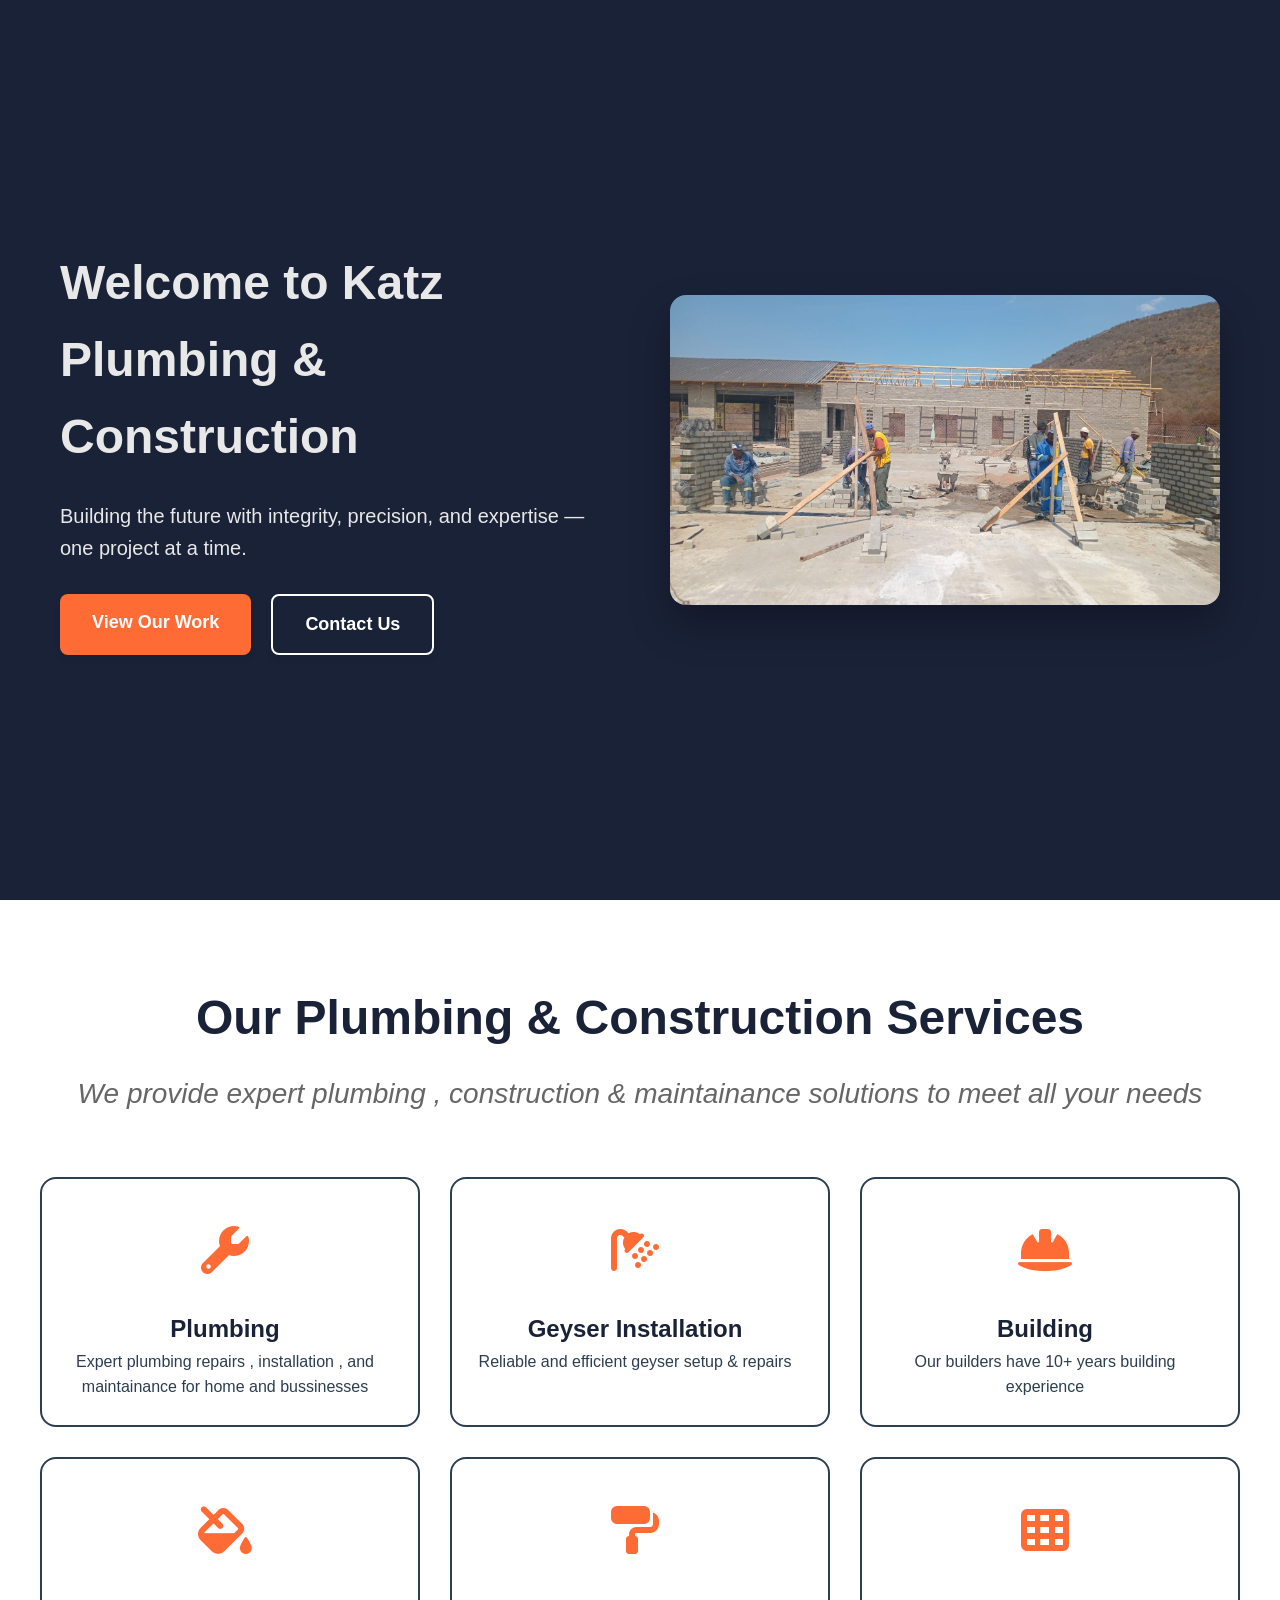
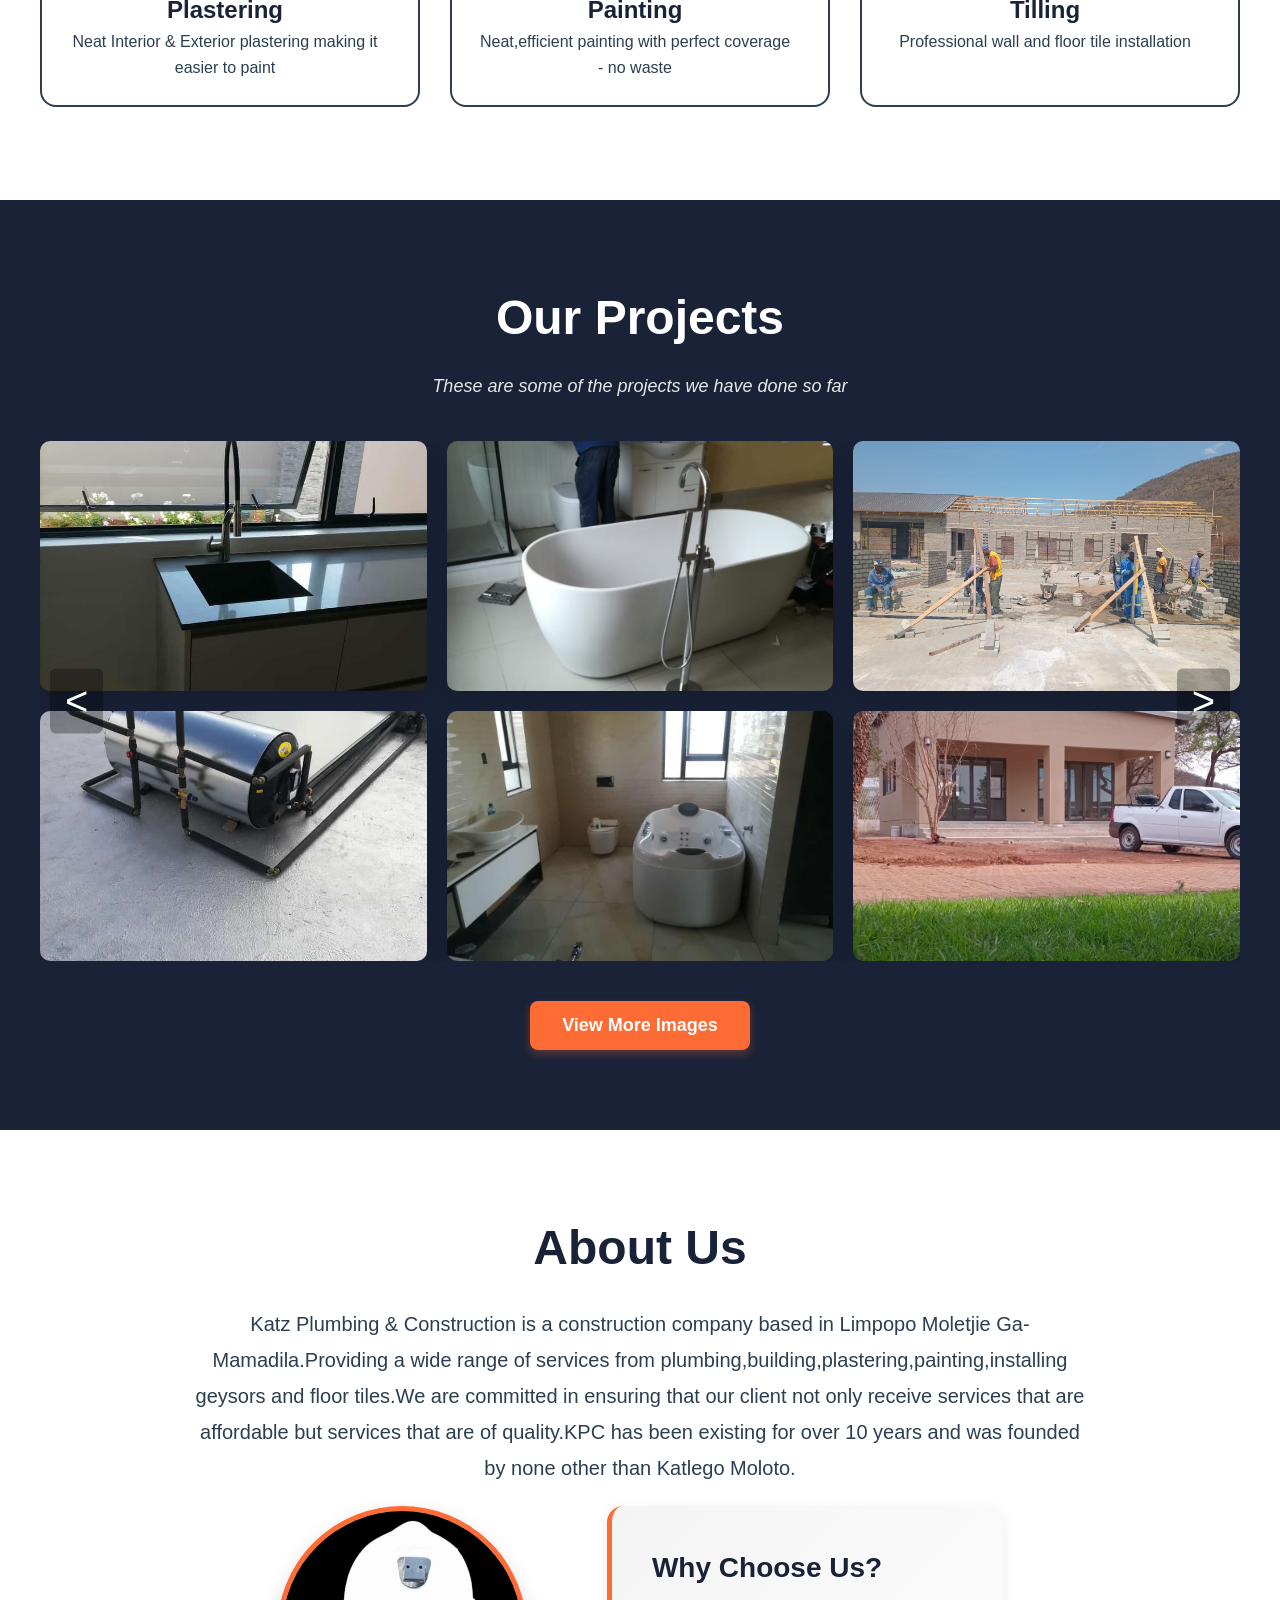
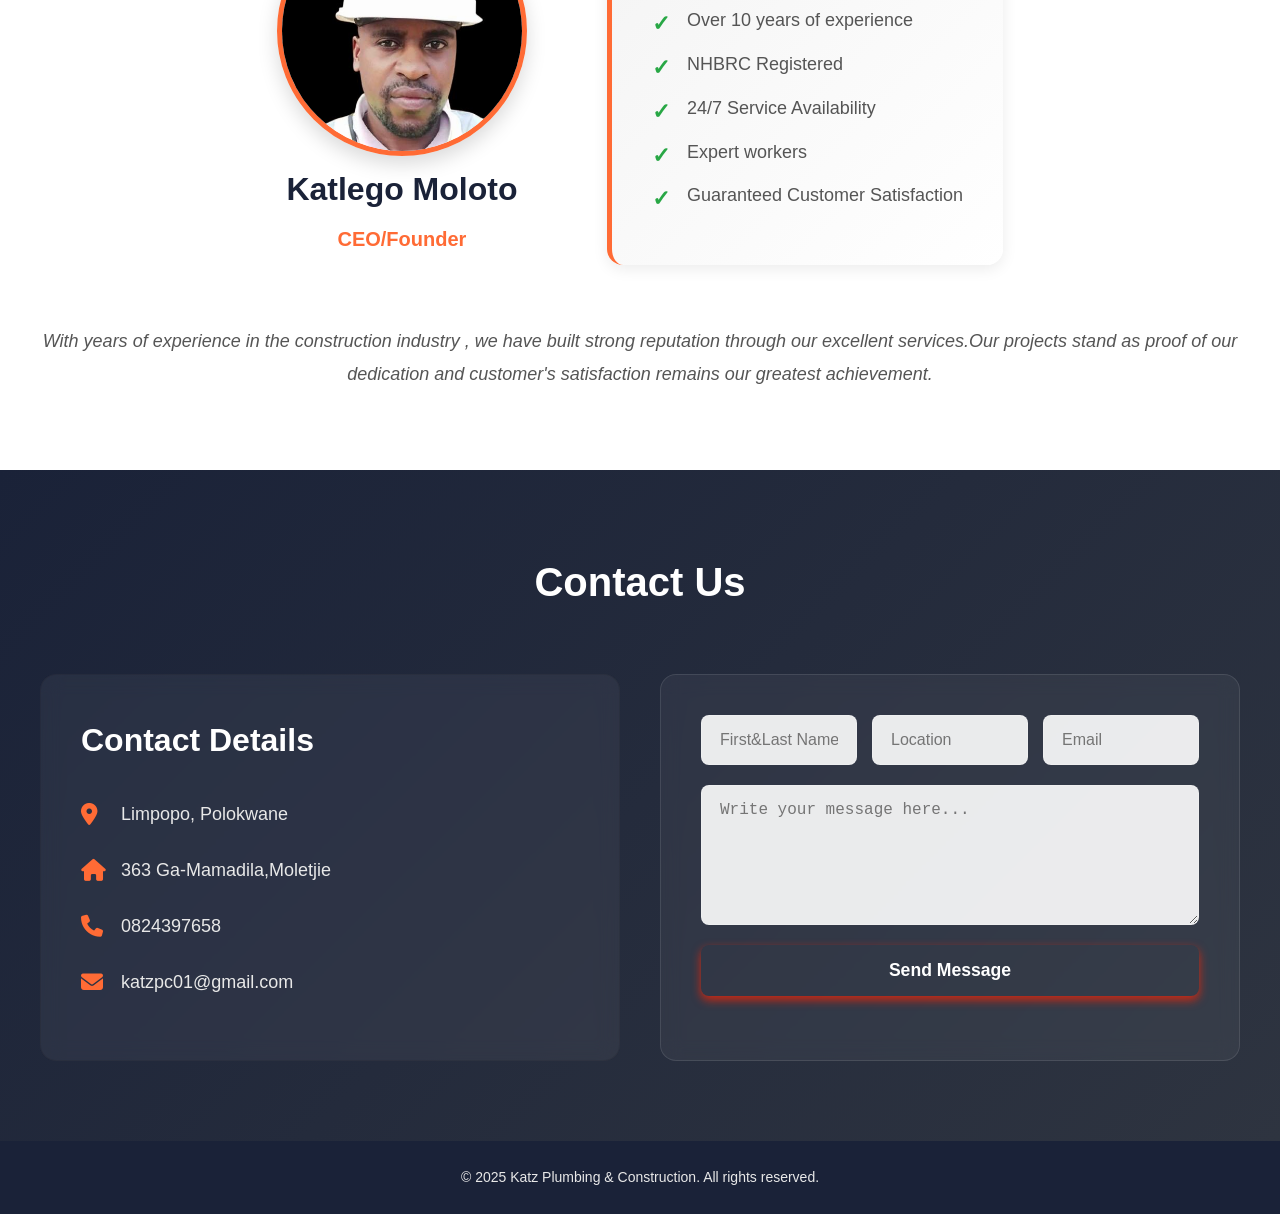
==== commit eb47dfb5: "Update index and styles" ====
--- a/index.html
+++ b/index.html
@@ -80,7 +80,7 @@
 
     </section>
 
-
+    <!--Gallery Page-->
 
     <section id="gallery"class="gallery-main">
         <h2 class="gallery-heading">Our Projects</h2>
@@ -186,11 +186,11 @@
       <!-- Right side: Contact Form -->
       <form class="contact-form"action="https://formspree.io/f/xzzjyynq" method="POST">
         <div class="form-row">
-          <input type="text" name="first-name" placeholder="First Name" required autocomplete="new-message">
-          <input type="text" name="last-name" placeholder="Last Name" required autocomplete="new-message">
+          <input type="text" name="first-name" placeholder="First&Last Names" required autocomplete="new-message">
+          <input type="text" name="location" placeholder="Location" required autocomplete="new-message">
           <input type="email" name="email" placeholder="Email" required autocomplete="new-message">
         </div>
-        <textarea name="message" placeholder="Write your message here" rows="5" required autocomplete="new-message"></textarea>
+        <textarea name="message" placeholder="Write your message here..." rows="6" required autocomplete="new-message"></textarea>
         <button type="submit" class="send-btn">Send Message</button>
       </form>
     </div>
@@ -216,7 +216,7 @@
 </div>
 
 <footer id="site-footer">
-  <p>© 2025 Katz Plmbing & Construction. All rights reserved.</p>
+  <p>© 2025 Katz Plumbing & Construction. All rights reserved.</p>
 </footer>
 
 
--- a/styles.css
+++ b/styles.css
@@ -152,6 +152,7 @@
 .service-main{
   min-height: 100vh;
   background-color:var(--white);
+  padding:80px 40px;
   
 
 }
@@ -232,30 +233,143 @@
 
 /*Gallery Section*/
 
-.gallery-main{
-  min-height:100vh;
-  background-color:var(--deep-navy);
-  text-align:center;
-  margin:0;
-
-
-}
-.gallery-heading{
-  font-size:48px;
-  font-weight:700;
-  color:var(--white);
-  margin-bottom:15px;
-
-}
-.gallery-subheading{
-  text-align:center;
-  font-size:16px;
-  font-weight:300;
-  font-style:italic;
-  color:var(--light-text);
-  margin-bottom:30px;
-
-}
+
+
+.gallery-main {
+  min-height: 100vh;
+  background-color: var(--deep-navy);
+  text-align: center;
+  padding: 80px 40px;
+}
+
+.gallery-heading {
+  font-size: 48px;
+  font-weight: 700;
+  color: var(--white);
+  margin-bottom: 15px;
+}
+
+.gallery-subheading {
+  font-size: 18px;
+  font-weight: 300;
+  font-style: italic;
+  color: var(--light-text);
+  margin-bottom: 40px;
+}
+
+
+.gallery-container {
+  position: relative;
+  max-width: 1200px;
+  margin: 0 auto;
+  overflow: hidden;
+}
+
+
+.gallery-images {
+  display: grid;
+  grid-template-columns: repeat(3, 1fr);
+  gap: 20px;
+  transition: all 0.3s ease;
+}
+
+.gallery-images img {
+  width: 100%;
+  height: 250px;
+  object-fit: cover;
+  border-radius: 10px;
+  box-shadow: 0 6px 20px rgba(0,0,0,0.2);
+  transition: transform 0.3s ease;
+}
+
+.gallery-images img:hover {
+  transform: scale(1.03);
+  border-color: #E55A2B;
+
+}
+
+/* Hidden images */
+.gallery-images img.hidden {
+  display: none;
+}
+
+
+.arrow {
+  position: absolute;
+  top: 50%;
+  transform: translateY(-50%);
+  font-size: 2.5rem;
+  color: var(--white);
+  background: rgba(0,0,0,0.3);
+  border: none;
+  padding: 10px 15px;
+  cursor: pointer;
+  z-index: 10;
+  transition: opacity 0.3s, background 0.3s;
+  border-radius: 6px;
+}
+
+.arrow.left {
+  left: 10px;
+}
+
+.arrow.right {
+  right: 10px;
+}
+
+.arrow:disabled {
+  opacity: 0.3;
+  cursor: not-allowed;
+}
+
+/* View More Button */
+.view-more {
+  display: inline-block;
+  margin-top: 40px;
+  padding: 14px 32px;
+  background-color: var(--orange);
+  color: var(--white);
+  border: none;
+  border-radius: 8px;
+  font-size: 18px;
+  font-weight: 600;
+  cursor: pointer;
+  transition: background 0.3s ease, transform 0.3s ease;
+  box-shadow: 0 4px 10px rgba(255,107,53,0.3);
+}
+
+.view-more:hover:not(:disabled) {
+  background-color: #E55A2B;
+  transform: translateY(-3px);
+}
+
+.view-more:disabled {
+  background-color: #888;
+  cursor: not-allowed;
+}
+
+/* Mobile Layout */
+@media (max-width: 768px) {
+  .gallery-images {
+    display: flex;
+    overflow-x: hidden;
+    scroll-behavior: smooth;
+    gap: 10px;
+  }
+
+  .gallery-images img {
+    flex: 0 0 100%;
+    height: 320px;
+    border-radius: 12px;
+  }
+
+  .arrow {
+    font-size: 2rem;
+    padding: 8px 12px;
+  }
+}
+
+
 
 
 
@@ -460,3 +574,179 @@
 
 }
 
+
+.contact-form .form-row {
+  display: flex;
+  gap: 15px;
+}
+
+.contact-form input,
+.contact-form textarea {
+  width: 100%;
+  padding: 15px 18px;
+  border-radius: 8px;
+  border: 1px solid rgba(255, 255, 255, 0.2);
+  font-size: 1rem;
+  background-color: rgba(255, 255, 255, 0.9);
+  color: var(--dark-text);
+  transition: all 0.3s ease;
+}
+
+.contact-form input:focus,
+.contact-form textarea:focus {
+  outline: none;
+  border-color: var(--primary-orange);
+  box-shadow: 0 0 0 3px rgba(246, 47, 5, 0.5);
+}
+
+.contact-form button.send-btn {
+  padding: 15px 30px;
+  border: none;
+  border-radius: 8px;
+  font-size: 1.1rem;
+  font-weight: 600;
+  cursor: pointer;
+  background-color: var(--primary-orange);
+  color: var(--white);
+  transition: all 0.3s ease;
+  box-shadow: 0 4px 10px rgba(246, 37, 5, 0.795);
+}
+
+.contact-form button.send-btn:hover {
+  background-color: #E55A2B;
+  transform: translateY(-3px);
+  box-shadow: 0 6px 15px rgba(255, 107, 53, 0.5);
+}
+
+@media (max-width: 768px) {
+  .contact-container {
+    flex-direction: column;
+    gap: 30px;
+  }
+
+  .contact-form .form-row {
+    flex-direction: column;
+  }
+}
+
+
+
+
+html {
+  scroll-behavior: smooth;
+}
+
+/* FLOATING CONTACT BAR */
+.floating-contact {
+  position: fixed;
+  bottom: 30px;
+  right: 30px;
+  background: linear-gradient(135deg, var(--orange) 0%, #E55A2B 100%);
+  color: var(--white);
+  padding: 16px 28px;
+  border-radius: 50px;
+  display: flex;
+  align-items: center;
+  gap: 18px;
+  font-weight: 600;
+  font-size: 16px;
+  z-index: 1000;
+  display: none;
+  box-shadow: 0 8px 20px rgba(255, 107, 53, 0.4);
+  transition: all 0.3s ease;
+}
+
+.floating-contact:hover {
+  transform: translateY(-3px);
+  box-shadow: 0 12px 30px rgba(255, 107, 53, 0.6);
+}
+
+.floating-contact a,
+.floating-contact button {
+  color: var(--white);
+  text-decoration: none;
+  background: none;
+  border: none;
+  cursor: pointer;
+  font-size: 18px;
+  transition: transform 0.2s ease;
+}
+
+.floating-contact a:hover,
+.floating-contact button:hover {
+  transform: scale(1.1);
+}
+
+.divider {
+  color: rgba(255, 255, 255, 0.5);
+  font-weight: normal;
+}
+
+.call-popup {
+  position: absolute;
+  bottom: 70px;
+  left: 50%;
+  transform: translateX(-50%);
+  background-color: var(--deep-navy);
+  color: var(--white);
+  padding: 15px 20px;
+  border-radius: 12px;
+  display: none;
+  white-space: nowrap;
+  font-size: 16px;
+  z-index: 1001;
+  box-shadow: 0 4px 15px rgba(0, 0, 0, 0.3);
+}
+
+.cancel-call {
+  background: var(--primary-orange);
+  color: var(--white);
+  border: none;
+  margin-left: 12px;
+  padding: 6px 12px;
+  border-radius: 6px;
+  cursor: pointer;
+  font-weight: 600;
+  transition: all 0.3s ease;
+}
+
+.cancel-call:hover {
+  background: #E55A2B;
+}
+
+@media (max-width: 768px) {
+  .floating-contact {
+    width: 100%;
+    bottom: 0;
+    left: 0;
+    right: 0;
+    border-radius: 0;
+    justify-content: center;
+    padding: 15px 0;
+    font-size: 15px;
+  }
+
+  .call-popup {
+    bottom: 65px;
+    font-size: 14px;
+  }
+}
+
+/* FOOTER */
+#site-footer {
+  width: 100%;
+  background-color: var(--deep-navy);
+  color: var(--light-text);
+  padding: 25px;
+  font-size: 14px;
+  text-align: center;
+  border-top: 3px solid var(--primary-orange);
+}
+
+@media (min-width: 992px) {
+  #site-footer {
+    text-align: center;
+    padding: 25px 40px;
+  }
+}
+
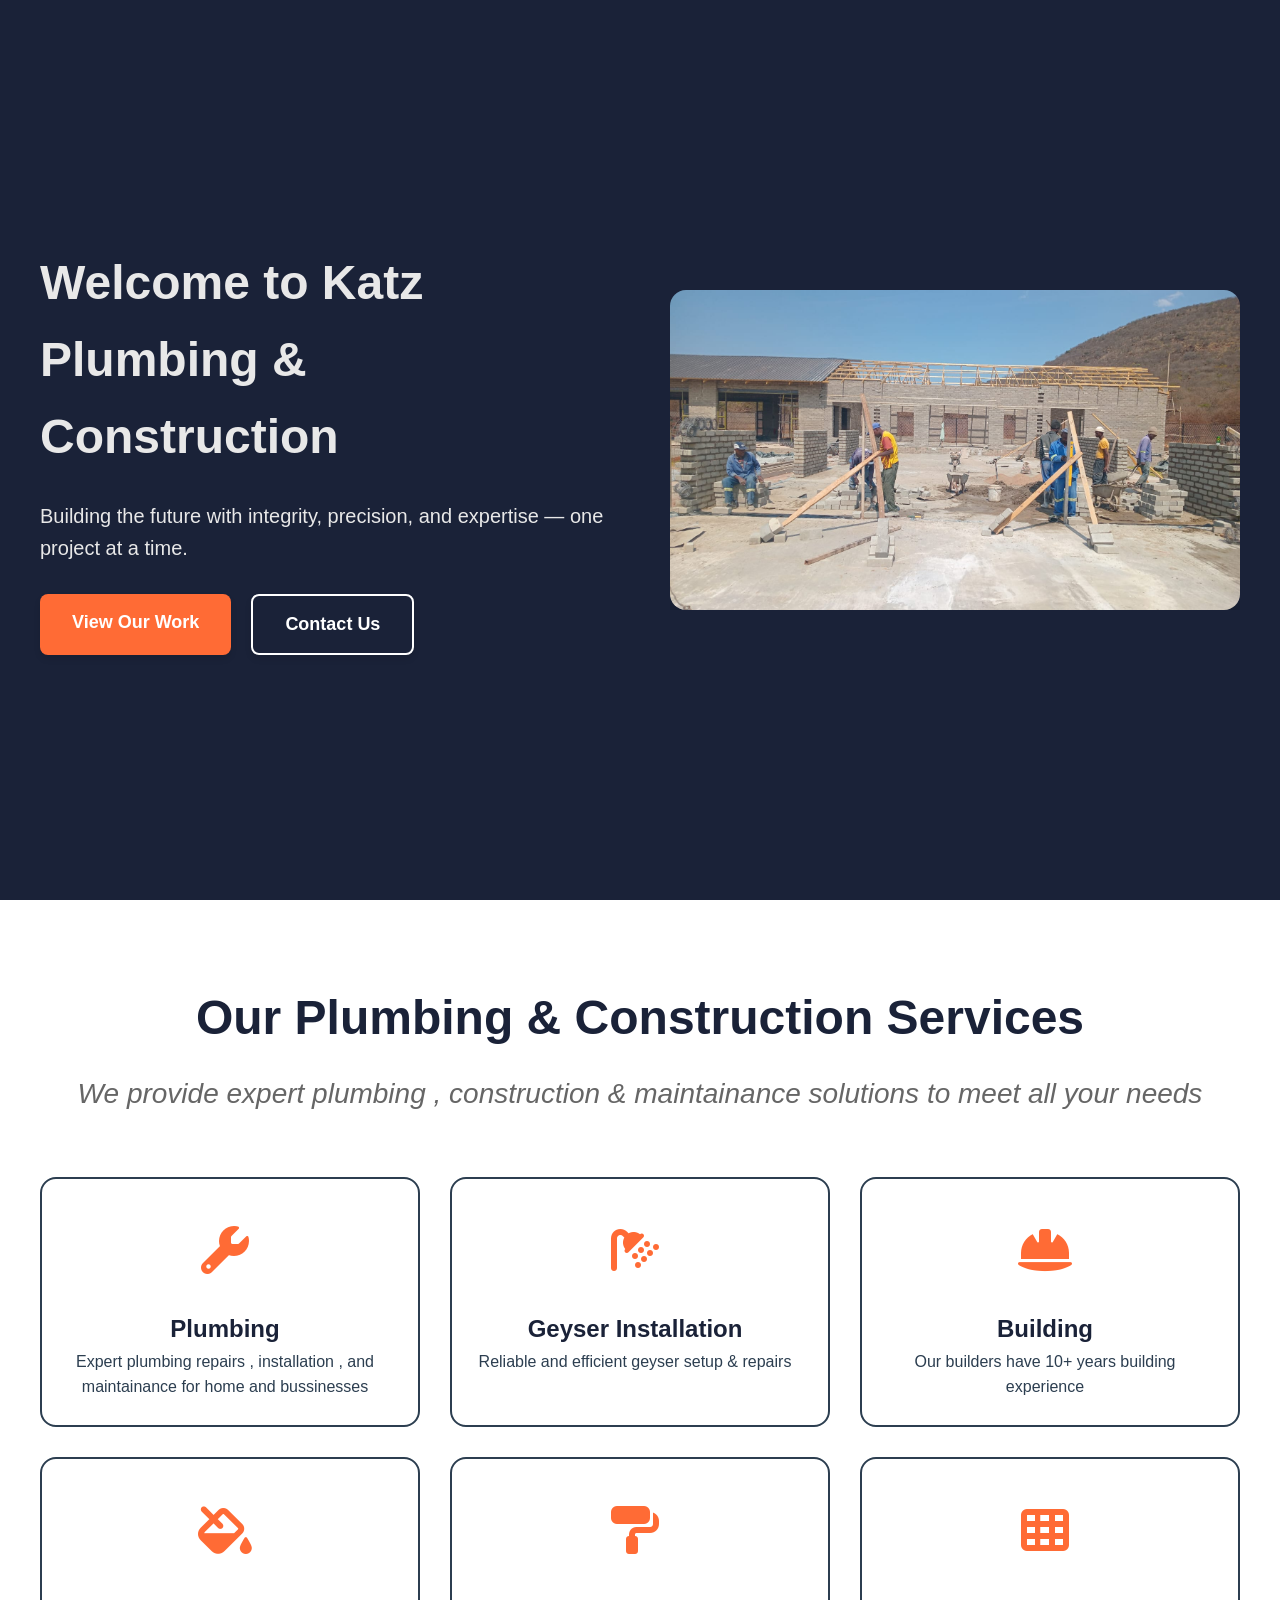
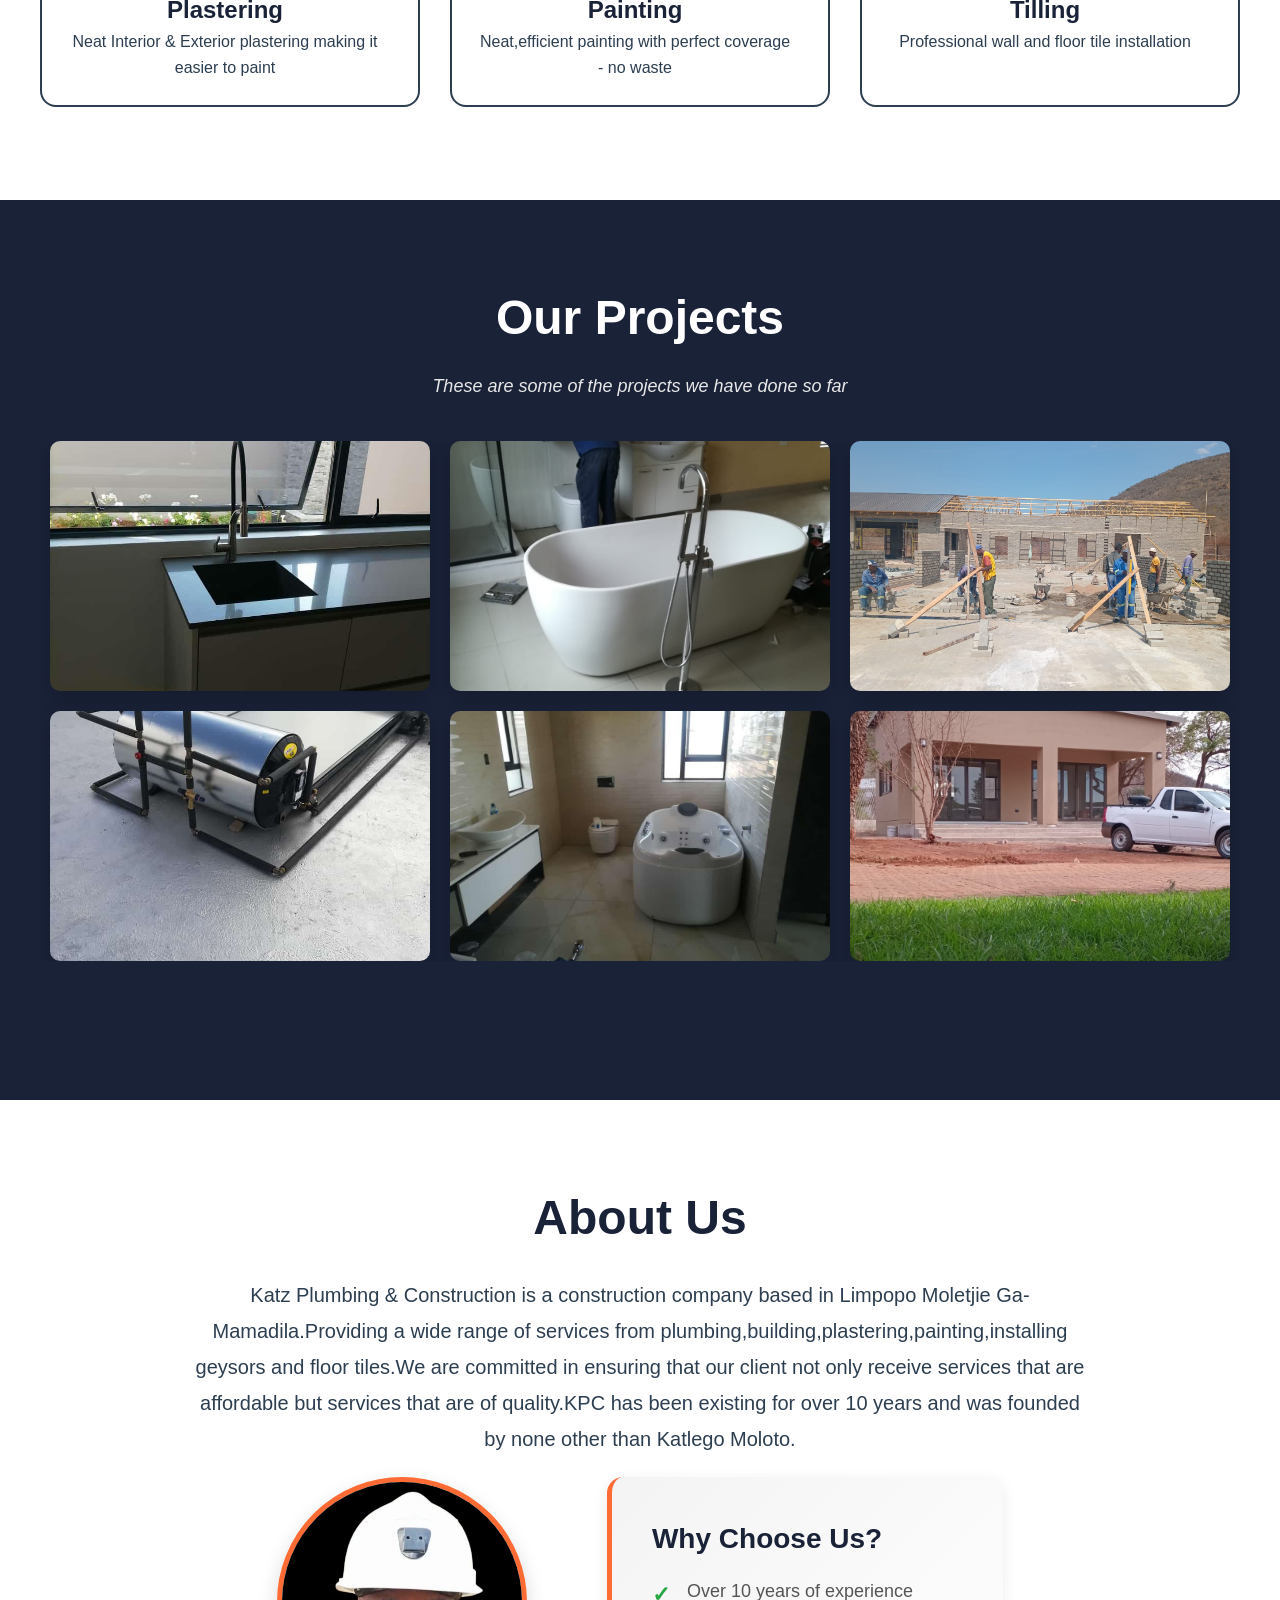
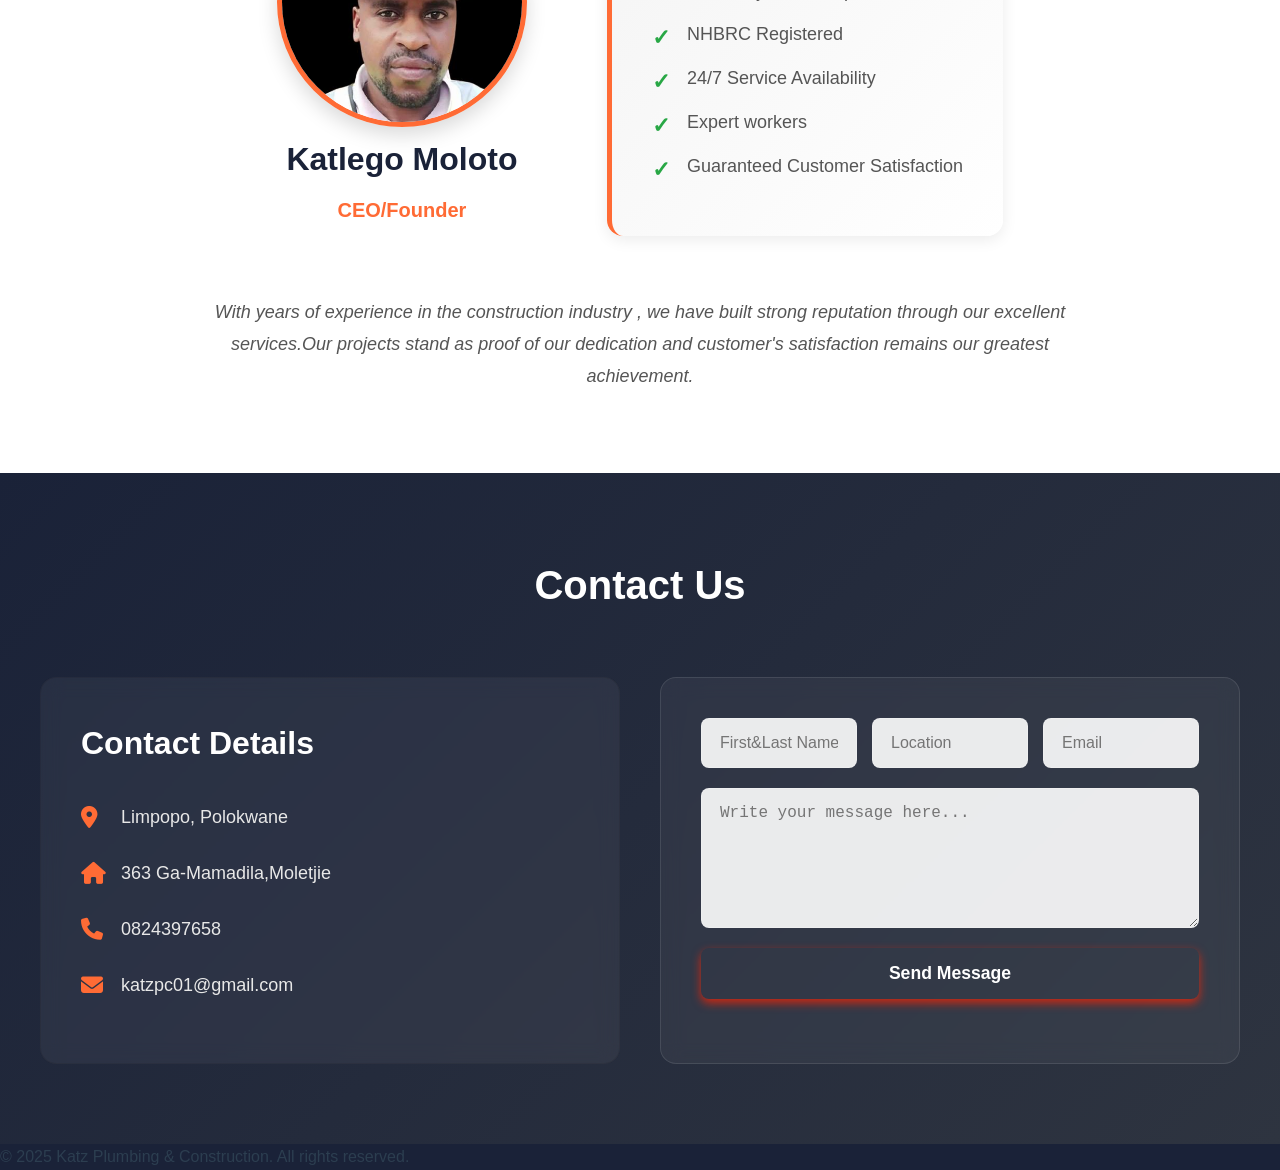
==== commit d61372ba: "Adjusted layout to prevent text section from being cut off" ====
--- a/index.html
+++ b/index.html
@@ -127,7 +127,7 @@
     
     <button class="arrow right">&gt;</button>
     </div>
-    <button id="view-more" class="view-more">View More Images</button>
+   
 
     </section>
 
@@ -228,7 +228,7 @@
 
 
   
-<!--<script src="gallery.js"difer></script>--
+<script src="gallery.js"difer></script>
 
    
 
--- a/styles.css
+++ b/styles.css
@@ -1,4 +1,3 @@
-
 *{
   margin:0;
   padding:0;
@@ -12,10 +11,13 @@
   --orange:#FF6B35;    
   --deep-navy:#1A2238;  /* Hero background */
   --white:#FFFFFF;    
-  
-  
-}
-
+}
+
+/* Prevent horizontal overflow */
+html, body {
+  overflow-x: hidden;
+  width: 100%;
+}
 
 body {
   background-color: var(--light-gray);
@@ -27,31 +29,28 @@
 /* HERO SECTION */
 .hero {
   min-height: 100vh;
-  background-color: var(--deep-navy); /* deep navy background */
+  background-color: var(--deep-navy); 
   display: flex;
   align-items: center;
   justify-content: center;
-  padding: 0 60px; /*Horizontal spacing*/
-  position: relative;
-}
-
+  padding-inline: 20px;
+}
 
 .hero-container {
   display: flex;
-  justify-content: space-between; /* text left, image right */
+  justify-content: space-between;
   align-items: center;
   width: 100%;
   max-width: 1200px;
   gap: 60px;
 }
 
-
 .hero-text {
   flex: 1;
 }
 
 .hero-text h1 {
-  color: var(--light-text); /* light hero text */
+  color: var(--light-text); 
   font-size: 48px;
   font-weight: 700;
   margin-bottom: 25px;
@@ -64,16 +63,15 @@
   font-weight: 300;
 }
 
-/* Hero Buttons */
 .hero-buttons {
   display: flex;
   gap: 20px;
-  flex-wrap: wrap; /*Button on one line*/
+  flex-wrap: wrap;
 }
 
 .hero-buttons a {
   text-decoration: none;
-  display: inline-block; /*Button remains inline even as blocks*/
+  display: inline-block;
   color:var(--white);
 }
 
@@ -89,18 +87,16 @@
   box-shadow: 0 4px 6px rgba(0,0,0,0.1);
 }
 
-/* Primary Button */
 .primary-btn {
   background-color: var(--orange);
 }
 
 .primary-btn:hover {
   background-color: #E55A2B;
-  transform: translateY(-3px); /*Verical lift upwards on hover*/
+  transform: translateY(-3px);
   box-shadow: 0 6px 12px rgba(255,107,53,0.4);
 }
 
-/* Secondary Button */
 .secondary-btn {
   background-color: transparent;
   border: 2px solid var(--white);
@@ -113,75 +109,72 @@
   box-shadow: 0 6px 12px rgba(255,255,255,0.3);
 }
 
-/* Hero Image */
 .hero-image {
   flex: 1;
   display: flex;
   justify-content: center;
   align-items: center;
+  overflow: hidden;
 }
 
 .hero-image img {
-  width: 100%;
+  max-width: 100%;
   height: auto;
   border-radius: 16px;
   box-shadow: 0 20px 40px rgba(0,0,0,0.3);
   animation: float 3s ease-in-out infinite;
 }
 
-/* Float Animation */
 @keyframes float {
   0%, 100% { transform: translateY(0); }
   50% { transform: translateY(-15px); }
 }
 
-/* Responsive */
 @media (max-width: 900px) {
   .hero-container {
     flex-direction: column;
     text-align: center;
   }
-
   .hero-image {
     margin-top: 40px;
   }
 }
 
-/*Services Section*/
-
+/* SERVICES SECTION */
 .service-main{
   min-height: 100vh;
   background-color:var(--white);
-  padding:80px 40px;
-  
-
-}
+  padding-block: 80px;
+  padding-inline: 20px;
+}
+
 .service-intro{
   text-align:center;
   margin-bottom:60px;
-  
-}
+}
+
 .service-heading{
   font-size:48px;
   font-weight:700;
   color:var(--deep-navy);
   margin-bottom:15px;
-
-}
+}
+
 .service-motor{
   font-size:28px;
   font-weight:300;
   font-style:italic;
-  color:#666666; /*Grey*/
-}
+  color:#666666;
+}
+
 .service-grid{
   max-width:1200px;
-  margin-left:auto;
-  margin-right:auto;
+  margin:0 auto;
   display:grid;
   grid-template-columns: repeat(3 , 1fr);
   gap:30px;
 }
+
 .service-card{
   border:2px solid;
   border-radius:16px;
@@ -189,57 +182,48 @@
   padding:35px 35px 25px 25px;
   text-align:center;
   transition: 0.3s ease;
-
 }
 
 .service-card:hover{
   transform:translateY(-8px);
   border-color:var(--orange);
   box-shadow: 0 12px 30px rgba(0,0,0 0.15);
-
-
-}
+}
+
 .service-icon{
   font-size:48px;
   color:var(--orange);
   margin-bottom:20px;
-  
 }
 
 .service-card h3{
   font-size:24px;
   font-weight:600;
   color:var(--deep-navy);
-  
-}
+}
+
 .service-card p{
   font-size:16px;
   color:var(--dark-text);
   line-height:1.6;
 }
 
-@media(max-width:768px){ /*Mobile Responsive*/
+@media(max-width:768px){ 
   .service-grid{
     grid-template-columns:1fr;
   }
   .service-heading{
     font-size:32px;
   }
-  .services-main{
-    padding-top:60px;
-    padding-bottom:60px;
-  }
-  }
-
-/*Gallery Section*/
-
-
-
+}
+
+/* GALLERY SECTION */
 .gallery-main {
   min-height: 100vh;
   background-color: var(--deep-navy);
   text-align: center;
-  padding: 80px 40px;
+  padding-block: 80px;
+  padding-inline: 20px;
 }
 
 .gallery-heading {
@@ -257,14 +241,13 @@
   margin-bottom: 40px;
 }
 
-
 .gallery-container {
   position: relative;
   max-width: 1200px;
   margin: 0 auto;
   overflow: hidden;
-}
-
+  padding-inline: 10px;
+}
 
 .gallery-images {
   display: grid;
@@ -284,15 +267,11 @@
 
 .gallery-images img:hover {
   transform: scale(1.03);
-  border-color: #E55A2B;
-
-}
-
-/* Hidden images */
+}
+
 .gallery-images img.hidden {
   display: none;
 }
-
 
 .arrow {
   position: absolute;
@@ -305,96 +284,60 @@
   padding: 10px 15px;
   cursor: pointer;
   z-index: 10;
-  transition: opacity 0.3s, background 0.3s;
   border-radius: 6px;
-}
-
-.arrow.left {
-  left: 10px;
-}
-
-.arrow.right {
-  right: 10px;
-}
-
-.arrow:disabled {
-  opacity: 0.3;
-  cursor: not-allowed;
-}
-
-/* View More Button */
-.view-more {
-  display: inline-block;
-  margin-top: 40px;
-  padding: 14px 32px;
-  background-color: var(--orange);
-  color: var(--white);
-  border: none;
-  border-radius: 8px;
-  font-size: 18px;
-  font-weight: 600;
-  cursor: pointer;
-  transition: background 0.3s ease, transform 0.3s ease;
-  box-shadow: 0 4px 10px rgba(255,107,53,0.3);
-}
-
-.view-more:hover:not(:disabled) {
-  background-color: #E55A2B;
-  transform: translateY(-3px);
-}
-
-.view-more:disabled {
-  background-color: #888;
-  cursor: not-allowed;
-}
-
-/* Mobile Layout */
+  display : none;
+}
+
+.arrow.left { left: 10px; }
+.arrow.right { right: 10px; }
+
+.arrow:disabled { opacity: 0.3; cursor: not-allowed; }
+
+
+
+/* MOBILE LAYOUT */
 @media (max-width: 768px) {
   .gallery-images {
     display: flex;
-    overflow-x: hidden;
+    overflow-x: auto;
     scroll-behavior: smooth;
     gap: 10px;
+    padding-inline: 10px;
+    box-sizing: border-box;
+    
   }
 
   .gallery-images img {
     flex: 0 0 100%;
+    max-width: 100%;
     height: 320px;
     border-radius: 12px;
   }
 
   .arrow {
+    display:block;
     font-size: 2rem;
     padding: 8px 12px;
   }
 }
 
-
-
-
-
-
-
-/*Aboout Us Section*/
-
+/* ABOUT US SECTION */
 .about-usmain{
   min-height:100vh;
   background-color:var(--white);
-  padding:80px 40px;
-
-
-}
+  padding-block: 80px;
+  padding-inline: 20px;
+}
+
 .intro{
   text-align:center;
-
-}
+}
+
 .intro h1{
-  text-align:center;
   font-size:48px;
   font-weight:700;
   color:var(--deep-navy);
-  display:inline-block;
-  width:100%;
+  margin-bottom: 20px;
 }
 
 .about-description{
@@ -419,16 +362,13 @@
   text-align: center;
 }
 
-
 .founder-image {
   border-radius: 50%;
   height: 250px;
   width: 250px;
   object-fit:cover;
-  border:5px solid;
-  border-color:var(--orange);
+  border:5px solid var(--orange);
   box-shadow: 0 8px 20px rgba(0, 0, 0, 0.15);
-
 }
 
 .founder-details h2{
@@ -437,13 +377,11 @@
   margin-bottom: 8px;
   color: var(--deep-navy);
 }
-  
+
 .founder-details .profession{
-  margin:0;
   font-size:20px;
   font-weight:600;
   color:var(--orange);
-
 }
 
 .why-choose-us {
@@ -460,49 +398,49 @@
   color:var(--deep-navy);
   margin-bottom:15px;
 }
+
 .why-choose-us ul{
-  margin:0;
-  padding:0;
   list-style:none;
-
-}
+  padding-left: 0;
+}
+
 .why-choose-us ul li{
   font-size:18px;
   color:#555;
   line-height:1.6;
   margin-bottom:15px;
-  position:relative; /*Allows me to add something inside the list*/
   padding-left:35px;
-
-}
+  position:relative;
+}
+
 .why-choose-us ul li::before{
   content:'✓';
   position:absolute;
-  left:0; /*Check mark added on the left edge of the list item*/
+  left:0;
   font-size:22px;
   font-weight:bold;
   color:#28A745;
-
-}
+}
+
 .trust-legacy{
   margin-top:60px;
 }
+
 .trust-legacy p{
-  max-width:900;
+  max-width:900px;
   margin:0 auto;
   text-align: center;
   font-size: 18px;
   line-height: 1.8;
   color: #555;
   font-style: italic;
-  
-}
-
-/*Contact Us Section*/
-
+}
+
+/* CONTACT US SECTION */
 .contact-us {
   background: linear-gradient(135deg, var(--deep-navy) 0%, #2E3440 100%);
-  padding: 80px 40px;
+  padding-block: 80px;
+  padding-inline: 20px;
   color: var(--white);
 }
 
@@ -510,10 +448,8 @@
   text-align: center;
   font-size: 40px;
   margin-bottom: 60px;
-  color: var(--white);
   font-weight: 700;
-  }
-
+}
 
 .contact-container{
   max-width:1200px;
@@ -522,8 +458,8 @@
   align-items:stretch;
   gap:40px;
   margin:0 auto;
-  
-}
+}
+
 .contact-details{
   flex: 1;
   background-color: rgba(255, 255, 255, 0.05);
@@ -534,9 +470,8 @@
   display: flex;
   flex-direction: column;
   justify-content: center;
-
-
-}
+}
+
 .contact-details h3 {
   margin-bottom: 30px;
   font-size: 32px;
@@ -570,10 +505,7 @@
   display: flex;
   flex-direction: column;
   gap: 20px;
- 
-
-}
-
+}
 
 .contact-form .form-row {
   display: flex;
@@ -623,20 +555,13 @@
     flex-direction: column;
     gap: 30px;
   }
-
   .contact-form .form-row {
     flex-direction: column;
   }
 }
 
-
-
-
-html {
-  scroll-behavior: smooth;
-}
-
 /* FLOATING CONTACT BAR */
+
 .floating-contact {
   position: fixed;
   bottom: 30px;
@@ -736,17 +661,4 @@
 #site-footer {
   width: 100%;
   background-color: var(--deep-navy);
-  color: var(--light-text);
-  padding: 25px;
-  font-size: 14px;
-  text-align: center;
-  border-top: 3px solid var(--primary-orange);
-}
-
-@media (min-width: 992px) {
-  #site-footer {
-    text-align: center;
-    padding: 25px 40px;
-  }
-}
-
+  color
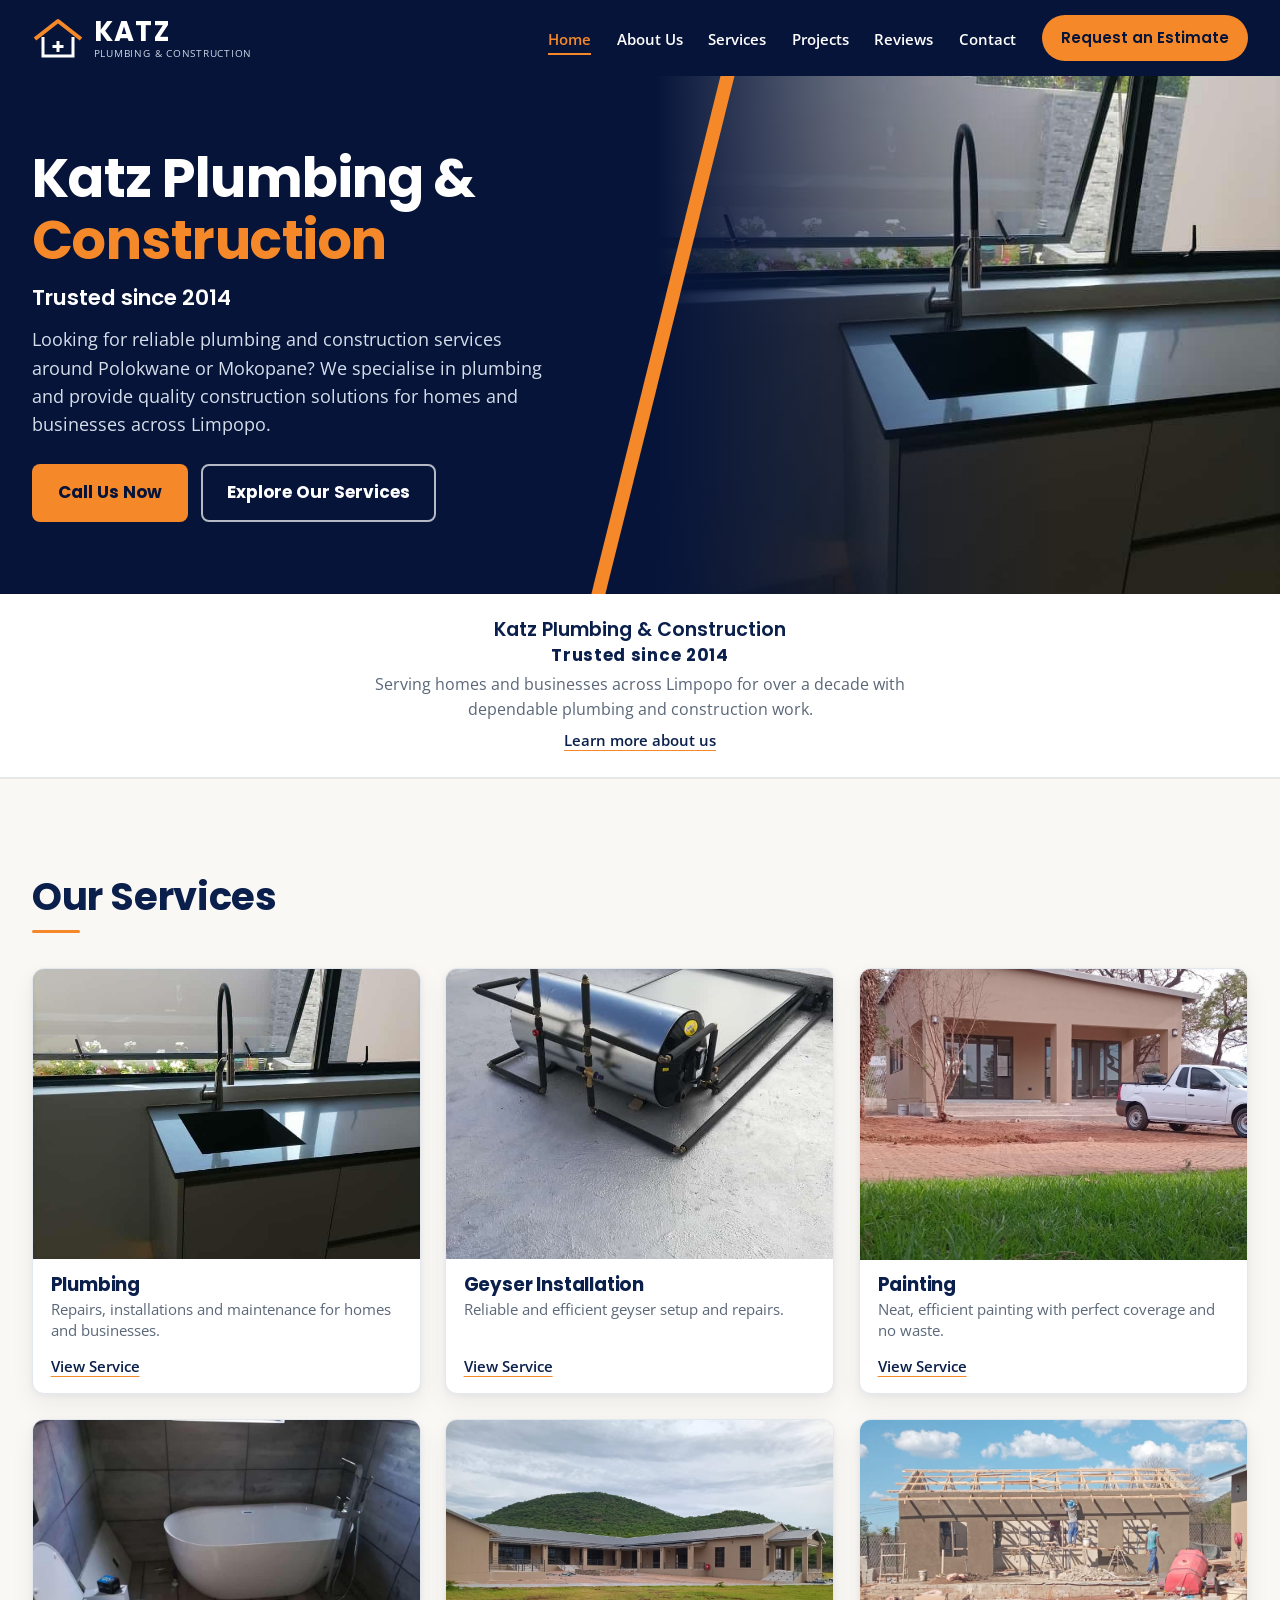
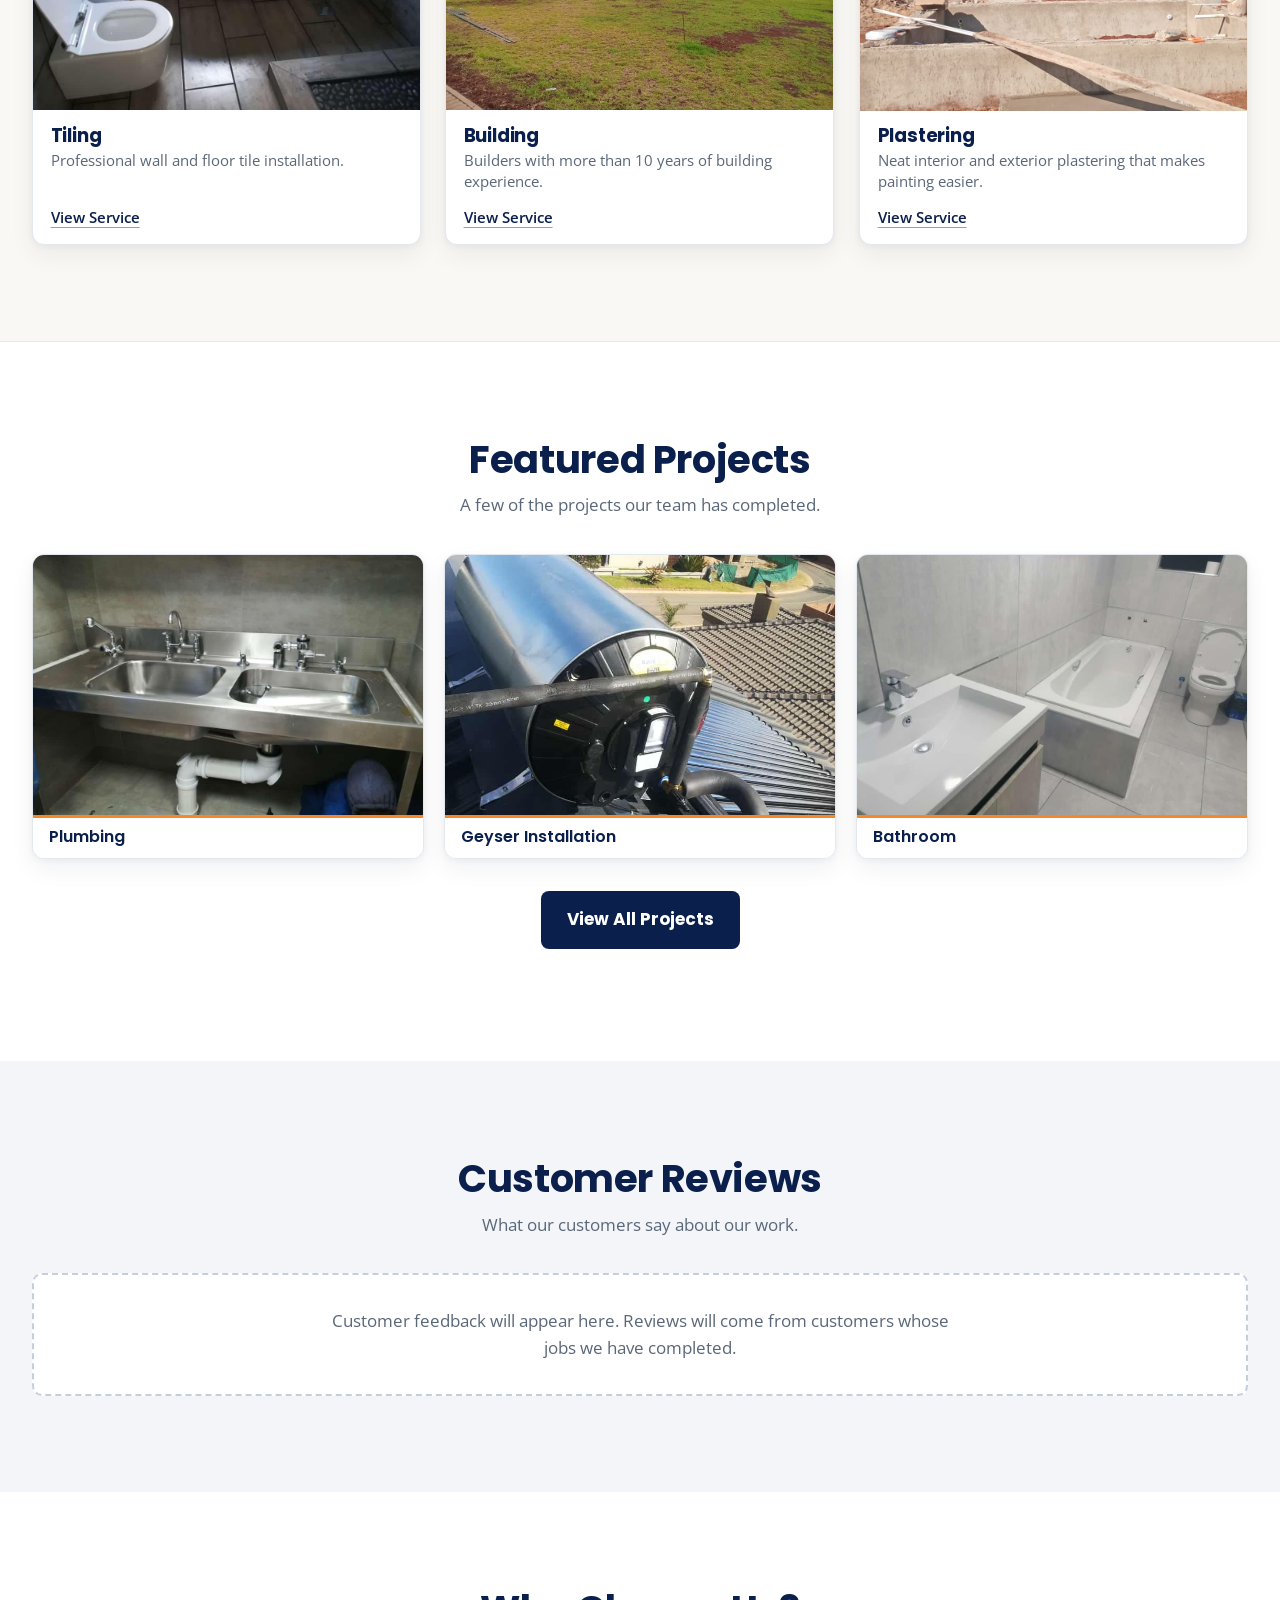
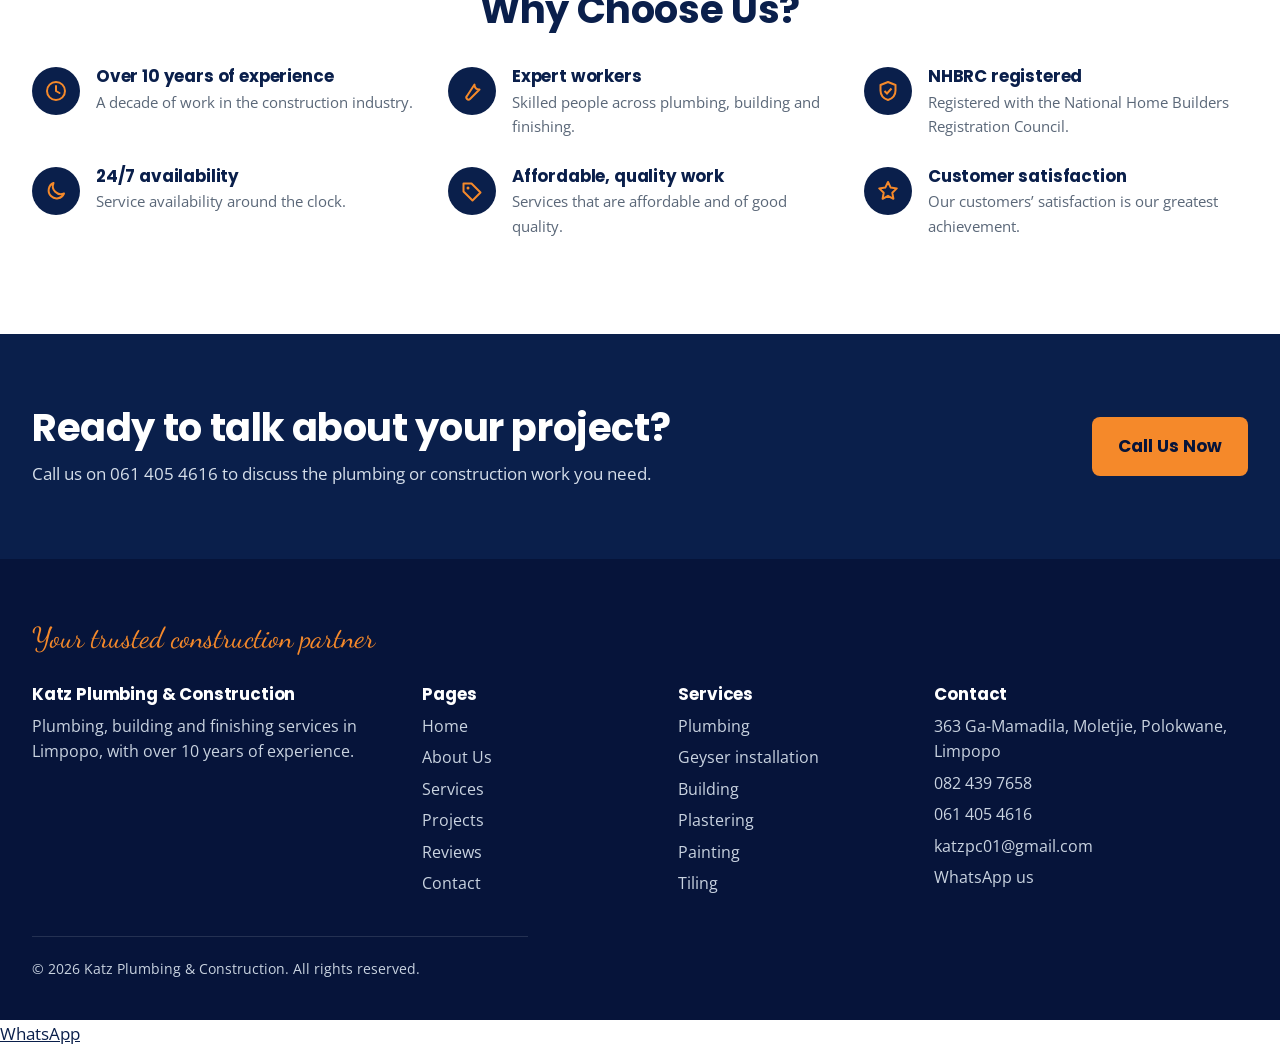
==== commit 081789c6: "Update homepage and landing page styling" ====
--- a/index.html
+++ b/index.html
@@ -1,238 +1,188 @@
 <!DOCTYPE html>
 <html lang="en">
 <head>
-    <meta charset="UTF-8">
-    <meta name="viewport" content="width=device-width, initial-scale=1.0">
-    <title>Katzplumbing&construction</title>
-    <link rel="stylesheet" href="https://cdnjs.cloudflare.com/ajax/libs/font-awesome/6.4.2/css/all.min.css" integrity="sha512-z3gLpd7yknf1YoNbCzqRKc4qyor8gaKU1qmn+CShxbuBusANI9QpRohGBreCFkKxLhei6S9CQXFEbbKuqLg0DA=="crossorigin="anonymous" referrerpolicy="no-referrer"/>
+  <meta charset="UTF-8">
+  <meta name="viewport" content="width=device-width, initial-scale=1">
+  <title>Katz Plumbing &amp; Construction | Moletjie, Polokwane</title>
+  <meta name="description" content="Plumbing, geyser installation, building, plastering, painting and tiling in Moletjie, Polokwane, Limpopo.">
+  <link rel="preconnect" href="https://fonts.googleapis.com">
+  <link rel="preconnect" href="https://fonts.gstatic.com" crossorigin>
+  <link href="https://fonts.googleapis.com/css2?family=Dancing+Script:wght@600&family=Open+Sans:wght@400;600&family=Poppins:wght@600;700&display=swap" rel="stylesheet">
+  <link rel="stylesheet" href="css/main.css">
+  <link rel="stylesheet" href="css/navigation.css">
+  <link rel="stylesheet" href="css/home.css">
+  <link rel="stylesheet" href="css/pages.css">
+  <link rel="stylesheet" href="css/responsive.css">
+</head>
+<body data-root="" data-page="home">
+  <div id="site-header"></div>
 
-    <link rel = "stylesheet" href="styles.css">
-   
-</head>
+  <main>
 
-<body>
-    <!-- Home Section -->
-
-    <header class="hero">
-      <div class="hero-container">    
-    <!-- Left Side: Text Content -->
-        <div class="hero-text">     
-            <h1>Welcome to Katz Plumbing & Construction</h1>
-            <p>Building the future with integrity, precision, and expertise — one project at a time.</p>
-            <div class="hero-buttons">
-              <a href="#gallery"class="btn primary-btn">View Our Work</a>
-              <a href="#contacts"class="btn secondary-btn">Contact Us</a>
-            </div>
+    <!-- 2. Hero -->
+    <section class="hero">
+      <div class="hero__media">
+        <!-- Change this one src to change the hero photo -->
+        <img src="images/sink_2.jpeg" alt="Kitchen sink and tap installed by Katz Plumbing &amp; Construction" fetchpriority="high">
+      </div>
+      <span class="hero__stripe" aria-hidden="true"></span>
+      <div class="container hero__content">
+        <h1>Katz Plumbing &amp;<br><span>Construction</span></h1>
+        <p class="hero__tagline">Trusted since 2014</p>
+        <p class="hero__text">Looking for reliable plumbing and construction services around Polokwane or Mokopane? We specialise in plumbing and provide quality construction solutions for homes and businesses across Limpopo.</p>
+        <div class="btn-row">
+          <a class="btn btn--primary" href="tel:+27824397658">Call Us Now</a>
+          <a class="btn btn--light" href="#services">Explore Our Services</a>
         </div>
-
-    <!-- Right Side: Plumber Animation -->
-        <div class="hero-image">
-        <img src="images/building_3.jpeg" alt="Plumber working animation">
-        </div>
-
       </div>
-   </header>
-   
-   <section id="services" class="service-main">
-    <section class="service-intro">
-      <h1 class="service-heading">Our Plumbing & Construction Services</h1>
-      <h3 class="service-motor"><i> We provide expert plumbing , construction & maintainance solutions to meet all your needs</i></h3>
     </section>
 
-      <div class="service-grid">
-        <div class="service-card">
-          <div class="service-icon"><i class="fas fa-wrench"></i></div>
-          <h3>Plumbing</h3>
-          <p>Expert plumbing repairs , installation , and maintainance for home and bussinesses</p>
-          </div>
-
-          <div class="service-card">
-            <div class="service-icon"><i class="fas fa-shower"></i></div>
-            <h3>Geyser Installation</h3>
-            <p>Reliable and efficient geyser setup & repairs</p>
-          </div>
-
-          <div class="service-card">
-            <div class="service-icon"><i class="fas fa-hard-hat"></i></div>
-            <h3>Building</h3>
-            <p>Our builders have 10+ years building experience</p>
-            </div>
-
-            <div class="service-card">      
-              <div class="service-icon"><i class="fas fa-fill-drip"></i></div>
-              <h3>Plastering</h3>
-              <p>Neat Interior & Exterior plastering making it easier to paint </p>
-              </div>
-
-              <div class="service-card">
-                <div class="service-icon"><i class="fas fa-paint-roller"></i></div>
-                <h3>Painting</h3>
-                <p>Neat,efficient painting with perfect coverage - no waste  </p>
-              </div>
-
-              <div class="service-card">
-                <div class="service-icon"><i class="fas fa-th"></i></div>
-                <h3>Tilling</h3>
-                <p>Professional wall and floor tile installation</p>
-              </div>
-               
-        </div>
-
+    <!-- 3. Company introduction -->
+    <section class="intro">
+      <div class="container intro__inner">
+        <p class="intro__label">Katz Plumbing &amp; Construction</p>
+        <h2>Trusted since 2014</h2>
+        <p>Serving homes and businesses across Limpopo for over a decade with dependable plumbing and construction work.</p>
+        <a class="intro__link" href="pages/about.html">Learn more about us</a>
+      </div>
     </section>
 
-    <!--Gallery Page-->
+    <!-- 4. Our Services: six aligned cards -->
+    <section class="section services" id="services">
+      <div class="container">
+        <div class="section__head section__head--center">
+          <h2>Our Services</h2>
+        </div>
+        <div class="service-grid">
+          <article class="service-card">
+            <img src="images/sink_2.jpeg" alt="Plumbing work" loading="lazy">
+            <div class="service-card__body"><h3>Plumbing</h3><p>Repairs, installations and maintenance for homes and businesses.</p></div>
+            <div class="service-card__actions">
+              <a class="service-card__link" href="pages/services.html#plumbing">View Service</a>
+            </div>
+          </article>
+          <article class="service-card">
+            <img src="images/geysor_3.jpeg" alt="Geyser installation" loading="lazy">
+            <div class="service-card__body"><h3>Geyser Installation</h3><p>Reliable and efficient geyser setup and repairs.</p></div>
+            <div class="service-card__actions">
+              <a class="service-card__link" href="pages/services.html#geyser">View Service</a>
+            </div>
+          </article>
+          <article class="service-card">
+            <img src="images/building_5.jpeg" alt="Painted house" loading="lazy">
+            <div class="service-card__body"><h3>Painting</h3><p>Neat, efficient painting with perfect coverage and no waste.</p></div>
+            <div class="service-card__actions">
+              <a class="service-card__link" href="pages/services.html#painting">View Service</a>
+            </div>
+          </article>
+          <article class="service-card">
+            <img src="images/bathroom.jpeg" alt="Tiled bathroom" loading="lazy">
+            <div class="service-card__body"><h3>Tiling</h3><p>Professional wall and floor tile installation.</p></div>
+            <div class="service-card__actions">
+              <a class="service-card__link" href="pages/services.html#tiling">View Service</a>
+            </div>
+          </article>
 
-    <section id="gallery"class="gallery-main">
-        <h2 class="gallery-heading">Our Projects</h2>
-        <p class="gallery-subheading">
-        
-        These are some of the projects we have done so far
-    </p>
-
-      <div class="gallery-container">
-      <button class="arrow left">&lt;</button>
-
-      <!--The Images That Appear On Our pages-->
-    
-      <div class="gallery-images">
-      <img src="images/sink_2.jpeg" alt="Project 1" class="active">
-      <img src="images/bath_2.jpeg"alt="Project 2">
-      <img src="images/building_3.jpeg"alt="Project3">
-      <img src="images/geysor_3.jpeg" alt="Project 4">
-      <img src="images/jaccuzi.jpeg" alt="Project 5">
-      <img src="images/building_5.jpeg"alt="Project6">
-
-      <!--Hidden Image Gallery-->
+            <article class="service-card">
+            <img src="images/building_6.jpeg" alt="Building project" loading="lazy">
+            <div class="service-card__body"><h3>Building</h3><p>Builders with more than 10 years of building experience.</p></div>
+            <div class="service-card__actions">
+              <a class="service-card__link" href="pages/services.html#building">View Service</a>
+            </div>
+            </article>
+            
+          <article class="service-card">
+            <img src="images/building_2.jpeg" alt="Plastered building" loading="lazy">
+            <div class="service-card__body"><h3>Plastering</h3><p>Neat interior and exterior plastering that makes painting easier.</p></div>
+            <div class="service-card__actions">
+              <a class="service-card__link" href="pages/services.html#plastering">View Service</a>
+            </div>
+          </article>
       
-      <img src="images/bath.jpeg"alt="Project6" class="hidden">
-      <img src="images/bathroom.jpeg"alt="Project7" class="hidden">
-      <img src="images/bathroom_2.jpeg"alt="Project8" class="hidden">
-      <img src="images/building.jpeg"alt="Project9" class="hidden">
-      <img src="images/building_2.jpeg"alt="Project10" class="hidden">
-      <img src="images/building_4.jpeg"alt="Project11" class="hidden">
-      <img src="images/building_6.jpeg"alt="Project11" class="hidden">
-      <img src="images/church.jpeg"alt="Project11" class="hidden">
-      <img src="images/church_2.jpeg"alt="Project11" class="hidden">
-      <img src="images/garage.jpeg"alt="Project11" class="hidden">
-      <img src="images/geysor.jpeg"alt="Project11" class="hidden">
-      <img src="images/geysor_2.jpeg"alt="Project11" class="hidden">
-      <img src="images/house.jpeg"alt="Project11" class="hidden">
-      <img src="images/house_2.jpeg"alt="Project11" class="hidden">
-      <img src="images/house_3.jpeg"alt="Project11" class="hidden">
-      <img src="images/sink.jpeg"alt="Project11" class="hidden">
-      <img src="images/sink_3.jpeg"alt="Project11" class="hidden">
-
-      
-    </div>
-    
-    <button class="arrow right">&gt;</button>
-    </div>
-   
-
+        </div>
+      </div>
     </section>
 
-    <!--About Us Page-->
 
-    <section id="about-us" class="about-usmain">
-        <div class="intro">
-            <h1>About Us</h1>
-            <p class="about-description">Katz Plumbing & Construction is a construction company based in Limpopo Moletjie Ga-Mamadila.Providing a wide range of services from plumbing,building,plastering,painting,installing geysors and floor tiles.We are committed in ensuring that our client not only receive services that are affordable but services that are of quality.KPC has been existing for over 10 years and was founded by none other than Katlego Moloto. </p>
+    <!-- Featured projects -->
+    <section class="section section--compact" id="projects">
+      <div class="container">
+        <div class="section__head section__head--center">
+          <h2>Featured Projects</h2>
+          <p>A few of the projects our team has completed.</p>
         </div>
-           
-        <div class="founder-container">
-          <div class="founder-details">
-            <img src="images/founder_image.jpeg"alt="founder-image"class="founder-image">
-            <h2>Katlego Moloto</h2>
-            <p class="profession"> CEO/Founder </p>
-            </div>
+        <div class="featured">
+          <figure class="featured__item"><img src="images/sink_3.jpeg" alt="Plumbing project" loading="lazy"><figcaption>Plumbing</figcaption></figure>
+          <figure class="featured__item"><img src="images/geysor.jpeg" alt="Geyser installation project" loading="lazy"><figcaption>Geyser Installation</figcaption></figure>
+          <figure class="featured__item"><img src="images/bathroom_2.jpeg" alt="Bathroom project" loading="lazy"><figcaption>Bathroom</figcaption></figure>
+          <figure class="featured__item"><img src="images/building_3.jpeg" alt="Building project" loading="lazy"><figcaption>Building</figcaption></figure>
+        </div>
+        <p class="center"><a class="btn btn--dark" href="pages/projects.html">View All Projects</a></p>
+      </div>
+    </section>
 
-            <div class="why-choose-us">
-              <h3>Why Choose Us?</h3>
-                <ul>
-                    <li>Over 10 years of experience</li>
-                    <li>NHBRC Registered</li>
-                    <li>24/7 Service Availability</li>
-                    <li>Expert workers</li>
-                    <li>Guaranteed Customer Satisfaction</li>
-                </ul>
-            </div> 
+    <!-- 6. Customer Reviews (empty state until verified reviews exist) -->
+    <section class="section section--tint" id="reviews">
+      <div class="container">
+        <div class="section__head section__head--center">
+          <h2>Customer Reviews</h2>
+          <p>What our customers say about our work.</p>
+        </div>
+        <div class="reviews" id="reviews-list">
+          <div class="reviews__empty">
+            <p>Customer feedback will appear here. Reviews will come from customers whose jobs we have completed.</p>
+          </div>
+        </div>
+      </div>
+    </section>
 
+    <!-- 7. Why Choose Us -->
+    <section class="section" id="why">
+      <div class="container">
+        <div class="section__head section__head--center">
+          <h2>Why Choose Us?</h2>
         </div>
+        <ul class="strengths">
+          <li class="strength"><span class="strength__icon"><svg><use href="#i-clock"/></svg></span><div><h3>Over 10 years of experience</h3><p>A decade of work in the construction industry.</p></div></li>
+          <li class="strength"><span class="strength__icon"><svg><use href="#i-tools"/></svg></span><div><h3>Expert workers</h3><p>Skilled people across plumbing, building and finishing.</p></div></li>
+          <li class="strength"><span class="strength__icon"><svg><use href="#i-shield"/></svg></span><div><h3>NHBRC registered</h3><p>Registered with the National Home Builders Registration Council.</p></div></li>
+          <li class="strength"><span class="strength__icon"><svg><use href="#i-moon"/></svg></span><div><h3>24/7 availability</h3><p>Service availability around the clock.</p></div></li>
+          <li class="strength"><span class="strength__icon"><svg><use href="#i-tag"/></svg></span><div><h3>Affordable, quality work</h3><p>Services that are affordable and of good quality.</p></div></li>
+          <li class="strength"><span class="strength__icon"><svg><use href="#i-star"/></svg></span><div><h3>Customer satisfaction</h3><p>Our customers’ satisfaction is our greatest achievement.</p></div></li>
+        </ul>
+      </div>
+    </section>
 
+    <!-- 8. Final call to action -->
+    <section class="cta">
+      <div class="container cta__inner">
+        <div>
+          <h2>Ready to talk about your project?</h2>
+          <p>Call us on 061 405 4616 to discuss the plumbing or construction work you need.</p>
+        </div>
+        <a class="btn btn--primary" href="tel:+27824397658">Call Us Now</a>
+      </div>
+    </section>
+  </main>
 
-        <div class="trust-legacy">
-          <p> With years of experience in the construction industry , we have built strong reputation through our excellent services.Our projects stand as proof of our dedication and customer's satisfaction remains our greatest achievement.
-          </p>
-        </div>
-     
-    </section>
-    
-    <!--Contact Us Section--->
+  <div id="site-footer"></div>
 
+  <svg width="0" height="0" style="position:absolute" aria-hidden="true">
+    <symbol id="i-drop" viewBox="0 0 24 24"><path d="M12 2.5C9 7 5.5 10.5 5.5 14.5a6.5 6.5 0 0 0 13 0C18.5 10.5 15 7 12 2.5z" fill="currentColor"/></symbol>
+    <symbol id="i-geyser" viewBox="0 0 24 24"><rect x="6" y="2.5" width="12" height="16" rx="3" fill="none" stroke="currentColor" stroke-width="2"/><path d="M9 21.5h6M12 18.5v3" stroke="currentColor" stroke-width="2" fill="none"/></symbol>
+    <symbol id="i-house" viewBox="0 0 24 24"><path d="M3 11.5 12 3l9 8.5M5.5 10v10.5h13V10M10 20.5v-6h4v6" fill="none" stroke="currentColor" stroke-width="2" stroke-linejoin="round"/></symbol>
+    <symbol id="i-trowel" viewBox="0 0 24 24"><path d="M3 19 13 9l3 3L6 22zM14 8l3-3 3 3-3 3" fill="none" stroke="currentColor" stroke-width="2" stroke-linejoin="round"/></symbol>
+    <symbol id="i-roller" viewBox="0 0 24 24"><rect x="3" y="3" width="15" height="6" rx="1.5" fill="none" stroke="currentColor" stroke-width="2"/><path d="M18 6h3v6H11v3M11 15v6" fill="none" stroke="currentColor" stroke-width="2"/></symbol>
+    <symbol id="i-tile" viewBox="0 0 24 24"><rect x="3.5" y="3.5" width="17" height="17" rx="1" fill="none" stroke="currentColor" stroke-width="2"/><path d="M12 3.5v17M3.5 12h17" stroke="currentColor" stroke-width="2"/></symbol>
+    <symbol id="i-clock" viewBox="0 0 24 24"><circle cx="12" cy="12" r="9" fill="none" stroke="currentColor" stroke-width="2"/><path d="M12 7v5l3.5 2" fill="none" stroke="currentColor" stroke-width="2" stroke-linecap="round"/></symbol>
+    <symbol id="i-tools" viewBox="0 0 24 24"><path d="M14.5 5.5a4.5 4.5 0 0 0 5 5L10 20a2.1 2.1 0 0 1-3-3z" fill="none" stroke="currentColor" stroke-width="2" stroke-linejoin="round"/></symbol>
+    <symbol id="i-shield" viewBox="0 0 24 24"><path d="M12 3 4.5 6v5.5c0 4.5 3 8 7.5 9.5 4.5-1.500 7.500-5 7.500-9.500V6z" fill="none" stroke="currentColor" stroke-width="2" stroke-linejoin="round"/><path d="m8.500 12 2.500 2.500 4.500-5" fill="none" stroke="currentColor" stroke-width="2"/></symbol>
+    <symbol id="i-moon" viewBox="0 0 24 24"><path d="M20 14.500A8 8 0 0 1 9.500 4 8 8 0 1 0 20 14.500z" fill="none" stroke="currentColor" stroke-width="2" stroke-linejoin="round"/></symbol>
+    <symbol id="i-tag" viewBox="0 0 24 24"><path d="M3.500 12.500V4.500h8l9 9-8 8z" fill="none" stroke="currentColor" stroke-width="2" stroke-linejoin="round"/><circle cx="8" cy="9" r="1.500" fill="currentColor"/></symbol>
+    <symbol id="i-star" viewBox="0 0 24 24"><path d="m12 3 2.700 5.600 6.100.8-4.500 4.300 1.100 6.100L12 16.800 6.600 19.800l1.100-6.100L3.200 9.400l6.100-.8z" fill="none" stroke="currentColor" stroke-width="2" stroke-linejoin="round"/></symbol>
+  </svg>
 
-    <section id="contacts"class="contact-us">
-    <h2 class="contact-heading">Contact Us</h2>
-    <div class="contact-container">
-      <!-- Left side: Contact Details -->
-      <div class="contact-details">
-        <h3>Contact Details</h3>
-        <p><i class="fas fa-map-marker-alt"></i> Limpopo, Polokwane</p>
-        <p><i class="fas fa-home"></i> 363 Ga-Mamadila,Moletjie </p>
-        <p><i class="fas fa-phone"></i>0824397658</p>
-        <p><i class="fas fa-envelope"></i>katzpc01@gmail.com</p>
-      </div>
-
-
-      <!-- Right side: Contact Form -->
-      <form class="contact-form"action="https://formspree.io/f/xzzjyynq" method="POST">
-        <div class="form-row">
-          <input type="text" name="first-name" placeholder="First&Last Names" required autocomplete="new-message">
-          <input type="text" name="location" placeholder="Location" required autocomplete="new-message">
-          <input type="email" name="email" placeholder="Email" required autocomplete="new-message">
-        </div>
-        <textarea name="message" placeholder="Write your message here..." rows="6" required autocomplete="new-message"></textarea>
-        <button type="submit" class="send-btn">Send Message</button>
-      </form>
-    </div>
-</section>
-
- <!-- Floating Contact Bar -->
-<div class="floating-contact">
-  <span class="contact-item"><a href="#">Contact Us</a></span>
-  <span class="divider">|</span>
-  <span class="contact-item call-wrapper">
-    <button class="call-btn"><i class="fas fa-phone-alt"></i></button>
-    <div class="call-popup">
-      <span>0614054616</span>
-      <button class="cancel-call">Cancel</button>
-    </div>
-  </span>
-  <span class="divider">|</span>
-  <span class="contact-item">
-    <a href="https://wa.me/27614054616" target="_blank" class="whatsapp-btn">
-      <i class="fab fa-whatsapp"></i>
-    </a>
-  </span>
-</div>
-
-<footer id="site-footer">
-  <p>© 2025 Katz Plumbing & Construction. All rights reserved.</p>
-</footer>
-
-
-
-
-
-
-
-
-
-  
-<script src="gallery.js"difer></script>
-
-   
-
-
-
+  <script src="js/components.js"></script>
+  <script src="js/navigation.js"></script>
 </body>
-</html>+</html>
--- a/css/main.css
+++ b/css/main.css
@@ -0,0 +1,53 @@
+
+:root {
+  --navy: #0a1f4b;
+  --navy-deep: #06143a;
+  --orange: #f5892a;
+  --orange-dark: #dd7410;
+  --white: #fff;
+  --tint: #f3f5f8;
+  --text: #1d2a3a;
+  --muted: #5a6778;
+  --radius: 10px;
+  --font-head: "Poppins", "Segoe UI", Arial, sans-serif;
+  --font-body: "Open Sans", "Segoe UI", Arial, sans-serif;
+}
+*, *::before, *::after { box-sizing: border-box; }
+html { scroll-behavior: smooth; }
+body { margin: 0; font-family: var(--font-body); font-size: 1.0625rem; line-height: 1.6; color: var(--text); background: var(--white); }
+img { max-width: 100%; display: block; }
+h1, h2, h3 { font-family: var(--font-head); line-height: 1.15; margin: 0 0 .6rem; color: var(--navy); letter-spacing: -.01em; }
+h1 { font-size: clamp(2.1rem, 5vw, 3.4rem); font-weight: 700; }
+h2 { font-size: clamp(1.7rem, 3.4vw, 2.4rem); font-weight: 700; }
+h3 { font-size: 1.2rem; font-weight: 700; }
+p { margin: 0 0 1rem; max-width: 62ch; }
+a { color: var(--navy); }
+:focus-visible { outline: 3px solid var(--orange); outline-offset: 2px; }
+.container { width: min(1400px, 100% - clamp(2.5rem, 5vw, 4.5rem)); margin-inline: auto; }
+.center { text-align: center; margin-top: 2rem; max-width: none; }
+
+.btn { display: inline-block; padding: .85rem 1.5rem; border-radius: 8px; font-family: var(--font-head); font-weight: 700; text-decoration: none; border: 2px solid transparent; transition: background .2s, color .2s; }
+.btn--primary { background: var(--orange); color: var(--navy-deep); }
+.btn--primary:hover { background: var(--orange-dark); }
+.btn--light { border-color: rgba(255,255,255,.7); color: var(--white); }
+.btn--light:hover { background: var(--white); color: var(--navy); }
+.btn--dark { background: var(--navy); color: var(--white); }
+.btn--dark:hover { background: var(--navy-deep); }
+.btn-row { display: flex; flex-wrap: wrap; gap: .8rem; }
+
+.section { padding: clamp(3.5rem, 8vw, 6rem) 0; }
+.section--tint { background: var(--tint); }
+.section__head { margin-bottom: 2.2rem; }
+.section__head p { color: var(--muted); }
+
+.footer { background: var(--navy-deep); color: #c9d3e0; padding: 3.5rem 0 1.5rem; font-size: .98rem; }
+.footer a { color: #c9d3e0; text-decoration: none; }
+.footer a:hover { color: var(--orange); }
+.footer h3 { color: var(--white); font-size: 1.05rem; }
+.footer__grid { display: grid; grid-template-columns: 1.6fr 1fr 1fr 1.4fr; gap: 2rem; }
+.footer ul { list-style: none; margin: 0; padding: 0; display: grid; gap: .4rem; }
+.footer__legal { border-top: 1px solid rgba(255,255,255,.12); margin-top: 2.5rem; padding-top: 1.2rem; font-size: .9rem; }
+
+@media (prefers-reduced-motion: reduce) { * { transition: none !important; scroll-behavior: auto !important; } }
+
+.footer__tagline { font-family: "Dancing Script", cursive; font-size: 1.8rem; color: var(--orange); margin: 0 0 1.5rem; }
--- a/css/navigation.css
+++ b/css/navigation.css
@@ -0,0 +1,13 @@
+.header { position: sticky; top: 0; z-index: 50; background: var(--navy-deep); }
+.nav { display: flex; align-items: center; justify-content: space-between; gap: 1rem; min-height: 76px; }
+.logo { display: flex; align-items: center; gap: .6rem; text-decoration: none; color: var(--white); line-height: 1; }
+.logo__mark { width: 52px; height: 42px; flex: none; }
+.logo__text strong { display: block; font-family: var(--font-head); font-weight: 700; font-size: 1.7rem; letter-spacing: .05em; }
+.logo__text small { display: block; margin-top: .25rem; font-size: .6rem; letter-spacing: .08em; text-transform: uppercase; color: #cdd7e6; }
+.nav__links { display: flex; align-items: center; gap: 1.6rem; list-style: none; margin: 0; padding: 0; }
+.nav__links a { text-decoration: none; font-weight: 600; font-size: .95rem; color: var(--white); padding: .3rem 0; border-bottom: 2px solid transparent; }
+.nav__links a:hover, .nav__links a[aria-current="page"] { color: var(--orange); border-bottom-color: var(--orange); }
+.nav__links .btn { padding: .65rem 1.2rem; border-radius: 999px; color: var(--navy-deep); border: 0; }
+.nav__links .btn:hover { color: var(--navy-deep); }
+.nav__toggle { display: none; background: none; border: 0; padding: .5rem; cursor: pointer; }
+.nav__toggle span { display: block; width: 26px; height: 3px; margin: 5px 0; background: var(--white); border-radius: 2px; }
--- a/css/home.css
+++ b/css/home.css
@@ -0,0 +1,113 @@
+.hero { --left: max(calc(clamp(2.5rem, 5vw, 4.5rem) / 2), calc((100vw - 1400px) / 2)); --split: min(max(46vw, calc(var(--left) + 39rem)), 58vw); position: relative; display: flex; align-items: center; min-height: 480px; background: var(--navy-deep); color: var(--white); overflow: hidden; }
+.hero__media { position: absolute; top: 0; right: 0; bottom: 0; left: var(--split); }
+.hero__media img { width: 100%; height: 100%; object-fit: cover; object-position: center; }
+.hero__media::after { content: ""; position: absolute; inset: 0; background: linear-gradient(90deg, var(--navy-deep) 0%, rgba(6,20,58,.5) 30%, rgba(6,20,58,0) 65%); }
+.hero__stripe { position: absolute; top: -10%; bottom: -10%; left: var(--split); width: 14px; background: var(--orange); transform: skewX(-14deg); z-index: 1; }
+.hero__content { position: relative; z-index: 2; padding-block: 4.5rem; }
+.hero__content > * { max-width: min(32rem, calc(var(--split) - var(--left) - 6.5rem)); }
+.hero__kicker { color: var(--white); font-weight: 600; letter-spacing: .08em; margin-bottom: .8rem; }
+.hero h1 { color: var(--white); font-size: clamp(2.1rem, 4.2vw, 3.6rem); }
+.hero h1 span { color: var(--orange); }
+.hero__tagline { font-family: var(--font-head); font-weight: 600; font-size: 1.35rem; margin-bottom: .6rem; }
+.hero__text { color: #d5deea; font-size: 1.1rem; margin-bottom: 1.6rem; }
+.hero .btn--primary:hover, .hero .btn--primary:focus-visible { background: var(--white); color: var(--navy-deep); }
+
+.grid { display: grid; gap: 1.5rem; }
+.grid--3 { grid-template-columns: repeat(3, 1fr); }
+.card { background: var(--white); border: 1px solid #e3e8ef; border-radius: var(--radius); overflow: hidden; display: flex; flex-direction: column; }
+.card img { width: 100%; aspect-ratio: 4 / 3; object-fit: cover; }
+.card__body { padding: 1.3rem 1.4rem 1.5rem; display: flex; flex-direction: column; flex: 1; }
+.card__body p { color: var(--muted); flex: 1; }
+.card__body a { font-weight: 600; text-decoration-color: var(--orange); text-underline-offset: 4px; }
+.card--noimg { border-top: 4px solid var(--orange); }
+
+.gallery { display: grid; grid-template-columns: repeat(3, 1fr); gap: 1rem; }
+.gallery figure { margin: 0; position: relative; border-radius: var(--radius); overflow: hidden; background: var(--navy); }
+.gallery img { width: 100%; aspect-ratio: 1; object-fit: cover; }
+.gallery figcaption { position: absolute; left: .7rem; bottom: .7rem; background: var(--navy); color: var(--white); font-size: .85rem; font-weight: 600; padding: .25rem .7rem; border-radius: 6px; }
+
+.why { display: grid; grid-template-columns: 1fr 1.1fr; gap: clamp(2rem, 6vw, 5rem); align-items: start; }
+.why__list { list-style: none; margin: 0; padding: 0; display: grid; gap: .9rem; }
+.why__list li { padding: 1rem 1.2rem; border-left: 4px solid var(--orange); background: var(--tint); border-radius: 0 var(--radius) var(--radius) 0; }
+
+.reviews { display: grid; grid-template-columns: repeat(3, 1fr); gap: 1.5rem; }
+.review { background: var(--white); border: 1px solid #e3e8ef; border-radius: var(--radius); padding: 1.5rem; }
+.review__stars { color: var(--orange); letter-spacing: 2px; }
+.review__meta { color: var(--muted); font-size: .9rem; }
+.reviews__empty { grid-column: 1 / -1; background: var(--white); border: 2px dashed #c5cfdc; border-radius: var(--radius); padding: 2rem; text-align: center; }
+.reviews__empty p { margin: 0 auto; color: var(--muted); }
+
+.cta { background: var(--navy); color: var(--white); padding: clamp(3rem, 7vw, 4.5rem) 0; }
+.cta h2 { color: var(--white); }
+.cta p { color: #d5deea; margin: 0; }
+.cta__inner { display: flex; align-items: center; justify-content: space-between; gap: 2rem; flex-wrap: wrap; }
+.cta__inner > div { flex: 1 1 420px; }
+
+.why__list { background: var(--navy); color: var(--white); padding: 1.8rem 2rem; border-radius: var(--radius); gap: 1rem; }
+.why__list li { position: relative; padding: 0 0 0 2.2rem; border: 0; background: none; border-radius: 0; }
+.why__list li::before { content: ""; position: absolute; left: 0; top: .2rem; width: 1.4rem; height: 1.4rem; border-radius: 50%; background: var(--orange); }
+.why__list li::after { content: ""; position: absolute; left: .5rem; top: .42rem; width: .4rem; height: .75rem; border: solid var(--navy-deep); border-width: 0 2.5px 2.5px 0; transform: rotate(40deg); }
+
+
+/* ===== Home page: continuous landing page ===== */
+.section__head--center { text-align: center; }
+.section__head--center p { margin-inline: auto; }
+.icon { width: 1em; height: 1em; }
+
+/* Introduction: compact, centred, readable */
+.intro { padding: 1.5rem 0; text-align: center; border-bottom: 1px solid #e3e8ef; }
+.intro .intro__label { font-family: var(--font-head); font-weight: 600; font-size: 1.2rem; line-height: 1.3; color: var(--navy); margin: 0 auto .2rem; }
+.intro h2 { font-size: 1.05rem; letter-spacing: .04em; margin-bottom: .4rem; }
+.intro p { margin: 0 auto; color: var(--muted); font-size: 1rem; line-height: 1.55; }
+.intro__link { display: inline-block; margin-top: .4rem; font-size: .95rem; font-weight: 600; text-decoration-color: var(--orange); text-underline-offset: 4px; }
+.intro__link:hover { color: var(--orange-dark); }
+
+/* Services section */
+.services { background: #faf8f4; border-top: 1px solid #ebe7de; border-bottom: 1px solid #ebe7de; }
+.services .section__head--center { text-align: left; }
+.services .section__head h2::after { content: ""; display: block; width: 48px; height: 3px; margin: .7rem 0 0; background: var(--orange); border-radius: 2px; }
+.service-grid { display: grid; grid-template-columns: repeat(3, 1fr); gap: 1.5rem; }
+.service-card { container-type: inline-size; display: grid; grid-template-rows: auto 1fr auto; background: var(--white); border: 1px solid #e3e7ee; border-radius: 12px; overflow: hidden; box-shadow: 0 2px 6px rgba(10,31,75,.05), 0 10px 24px rgba(10,31,75,.06); transition: box-shadow .2s ease; }
+.service-card:hover { box-shadow: 0 2px 6px rgba(10,31,75,.06), 0 14px 30px rgba(10,31,75,.11); }
+.service-card img { grid-area: 1 / 1; display: block; width: 100%; aspect-ratio: 4 / 3; object-fit: cover; }
+.service-card__body { grid-area: 2 / 1; padding: .9rem 1.1rem .4rem; }
+.service-card h3 { font-size: 1.15rem; line-height: 1.2; margin-bottom: .2rem; color: var(--navy); }
+.service-card p { margin: 0; font-size: .92rem; line-height: 1.4; color: var(--muted); }
+.service-card__actions { grid-area: 3 / 1; margin: 0 1.1rem; padding: .3rem 0 .9rem; }
+.service-card__work, .service-card__link { font-weight: 600; font-size: .95rem; color: var(--navy); text-decoration-color: var(--orange); text-underline-offset: 4px; }
+.service-card__work:hover, .service-card__link:hover { color: var(--orange-dark); }
+.btn--sm { padding: .6rem .85rem; font-size: .85rem; }
+/* Very narrow cards: taller photo, stacked actions so the photo stays about two-thirds of the card */
+/* Wide cards (landscape tablet, large single column): shorter photo so it stays about two-thirds */
+@container (min-width: 440px) { .service-card img { aspect-ratio: 3 / 2; } }
+@container (max-width: 334px) {
+  .service-card__actions .btn { text-align: center; }
+}
+
+/* Featured projects: exactly three cards (Plumbing, Geyser Installation, Bathroom) */
+.featured { display: grid; grid-template-columns: repeat(3, 1fr); gap: 1.25rem; }
+.featured__item { margin: 0; display: flex; flex-direction: column; background: var(--white); border: 1px solid #e3e7ee; border-radius: 12px; overflow: hidden; box-shadow: 0 2px 6px rgba(10,31,75,.05), 0 10px 24px rgba(10,31,75,.06); }
+.featured__item:nth-child(n+4) { display: none; }
+.featured__item img { display: block; width: 100%; aspect-ratio: 3 / 2; object-fit: cover; }
+.featured__item figcaption { position: static; padding: .6rem 1rem; background: var(--white); color: var(--navy); font-family: var(--font-head); font-weight: 600; font-size: 1rem; line-height: 1.3; border-top: 3px solid var(--orange); }
+#projects .center { text-align: center; }
+#projects .btn--dark { transition: background .2s, color .2s, border-color .2s; }
+#projects .btn--dark:hover, #projects .btn--dark:focus-visible { background: var(--orange); color: var(--navy-deep); border-color: var(--orange-dark); }
+
+
+.reviews { display: block; }
+
+.strengths { list-style: none; margin: 0; padding: 0; display: grid; grid-template-columns: repeat(3, 1fr); gap: 1.8rem 2rem; }
+.strength { display: flex; gap: 1rem; align-items: flex-start; }
+.strength__icon { flex: none; display: grid; place-items: center; width: 48px; height: 48px; border-radius: 50%; background: var(--navy); color: var(--orange); }
+.strength__icon svg { width: 24px; height: 24px; }
+.strength h3 { font-size: 1.05rem; margin-bottom: .2rem; }
+.strength p { margin: 0; font-size: .95rem; color: var(--muted); }
+
+@media (max-width: 1024px) { .service-grid { grid-template-columns: repeat(2, 1fr); } }
+@media (max-width: 900px) { .strengths { grid-template-columns: repeat(2, 1fr); } }
+@media (max-width: 860px) { .hero__media { left: 0; } .hero__content > * { max-width: 34rem; } }
+@media (max-width: 700px) { .featured { grid-template-columns: 1fr; } }
+@media (max-width: 640px) {
+  .service-grid, .strengths { grid-template-columns: 1fr; }
+}
--- a/css/responsive.css
+++ b/css/responsive.css
@@ -0,0 +1,34 @@
+@media (max-width: 980px) {
+  .grid--3, .reviews { grid-template-columns: repeat(2, 1fr); }
+  .footer__grid { grid-template-columns: 1fr 1fr; }
+  .why { grid-template-columns: 1fr; }
+}
+@media (max-width: 860px) {
+  .nav__toggle { display: block; }
+  .nav__links { position: absolute; top: 100%; left: 0; right: 0; flex-direction: column; align-items: stretch; gap: 0; background: var(--navy-deep); border-top: 1px solid rgba(255,255,255,.15); padding: .5rem 1.25rem 1.25rem; display: none; }
+  .nav__links.is-open { display: flex; }
+  .nav__links li { border-bottom: 1px solid rgba(255,255,255,.12); }
+  .nav__links a { display: block; padding: .9rem 0; border-bottom: 0; }
+  .nav__links li:last-child { border: 0; padding-top: 1rem; }
+  .nav__links .btn { text-align: center; }
+  .hero__stripe { display: none; }
+  .hero__media::after { background: rgba(6,20,58,.82); }
+  .hero__content { padding-block: 3.5rem; }
+}
+@media (max-width: 600px) {
+  .grid--3, .reviews, .footer__grid { grid-template-columns: 1fr; }
+  .gallery { grid-template-columns: repeat(2, 1fr); gap: .6rem; }
+  .btn-row .btn { flex: 1 1 100%; text-align: center; }
+  .cta .btn { width: 100%; text-align: center; }
+}
+@media (max-width: 860px) {
+  .split, .why, .contact-grid, .service-row { grid-template-columns: 1fr; }
+  .service-row--rev img { order: 0; }
+  .founder { max-width: 360px; margin-right: 10px; }
+}
+@media (max-width: 600px) {
+  .field-row { grid-template-columns: 1fr; }
+  .form .btn { justify-self: stretch; text-align: center; }
+  .gallery--wide { grid-template-columns: repeat(2, 1fr); gap: .6rem; }
+  .float-wa { padding: .65rem .9rem; }
+}
